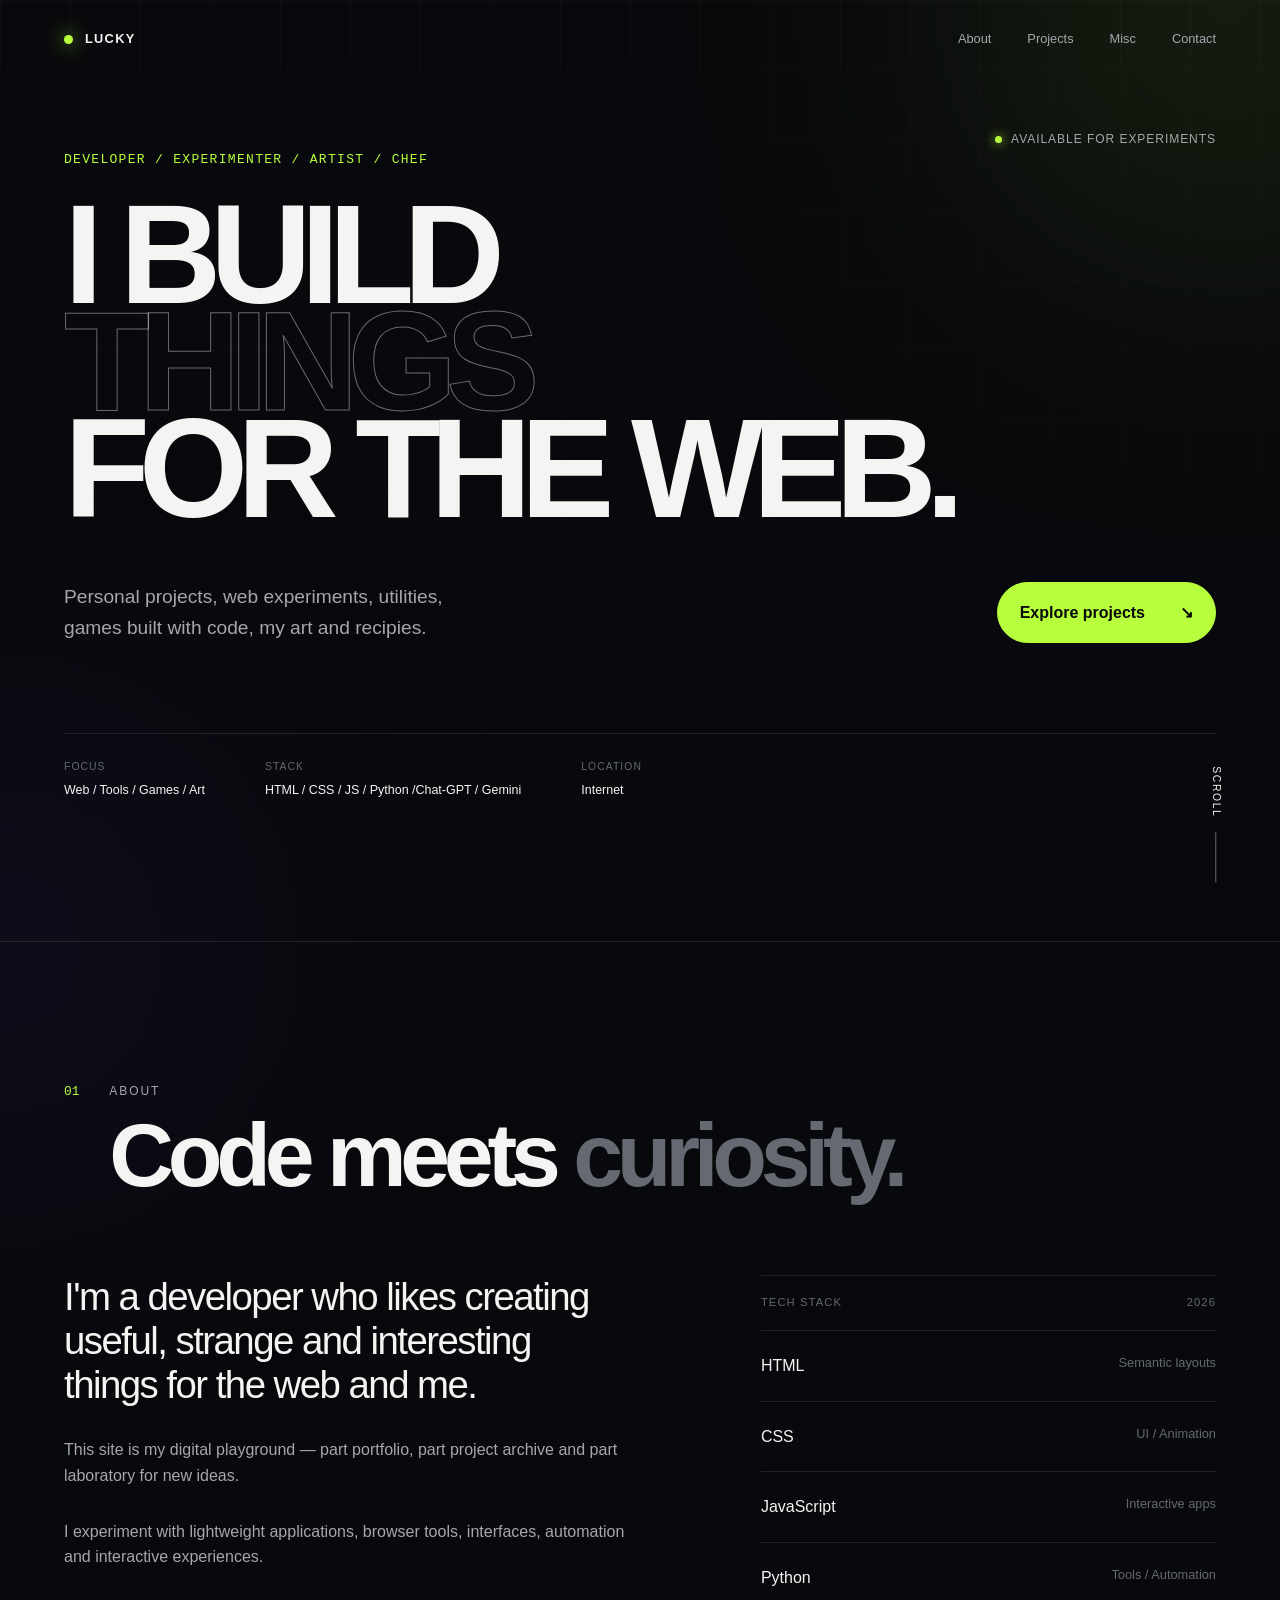
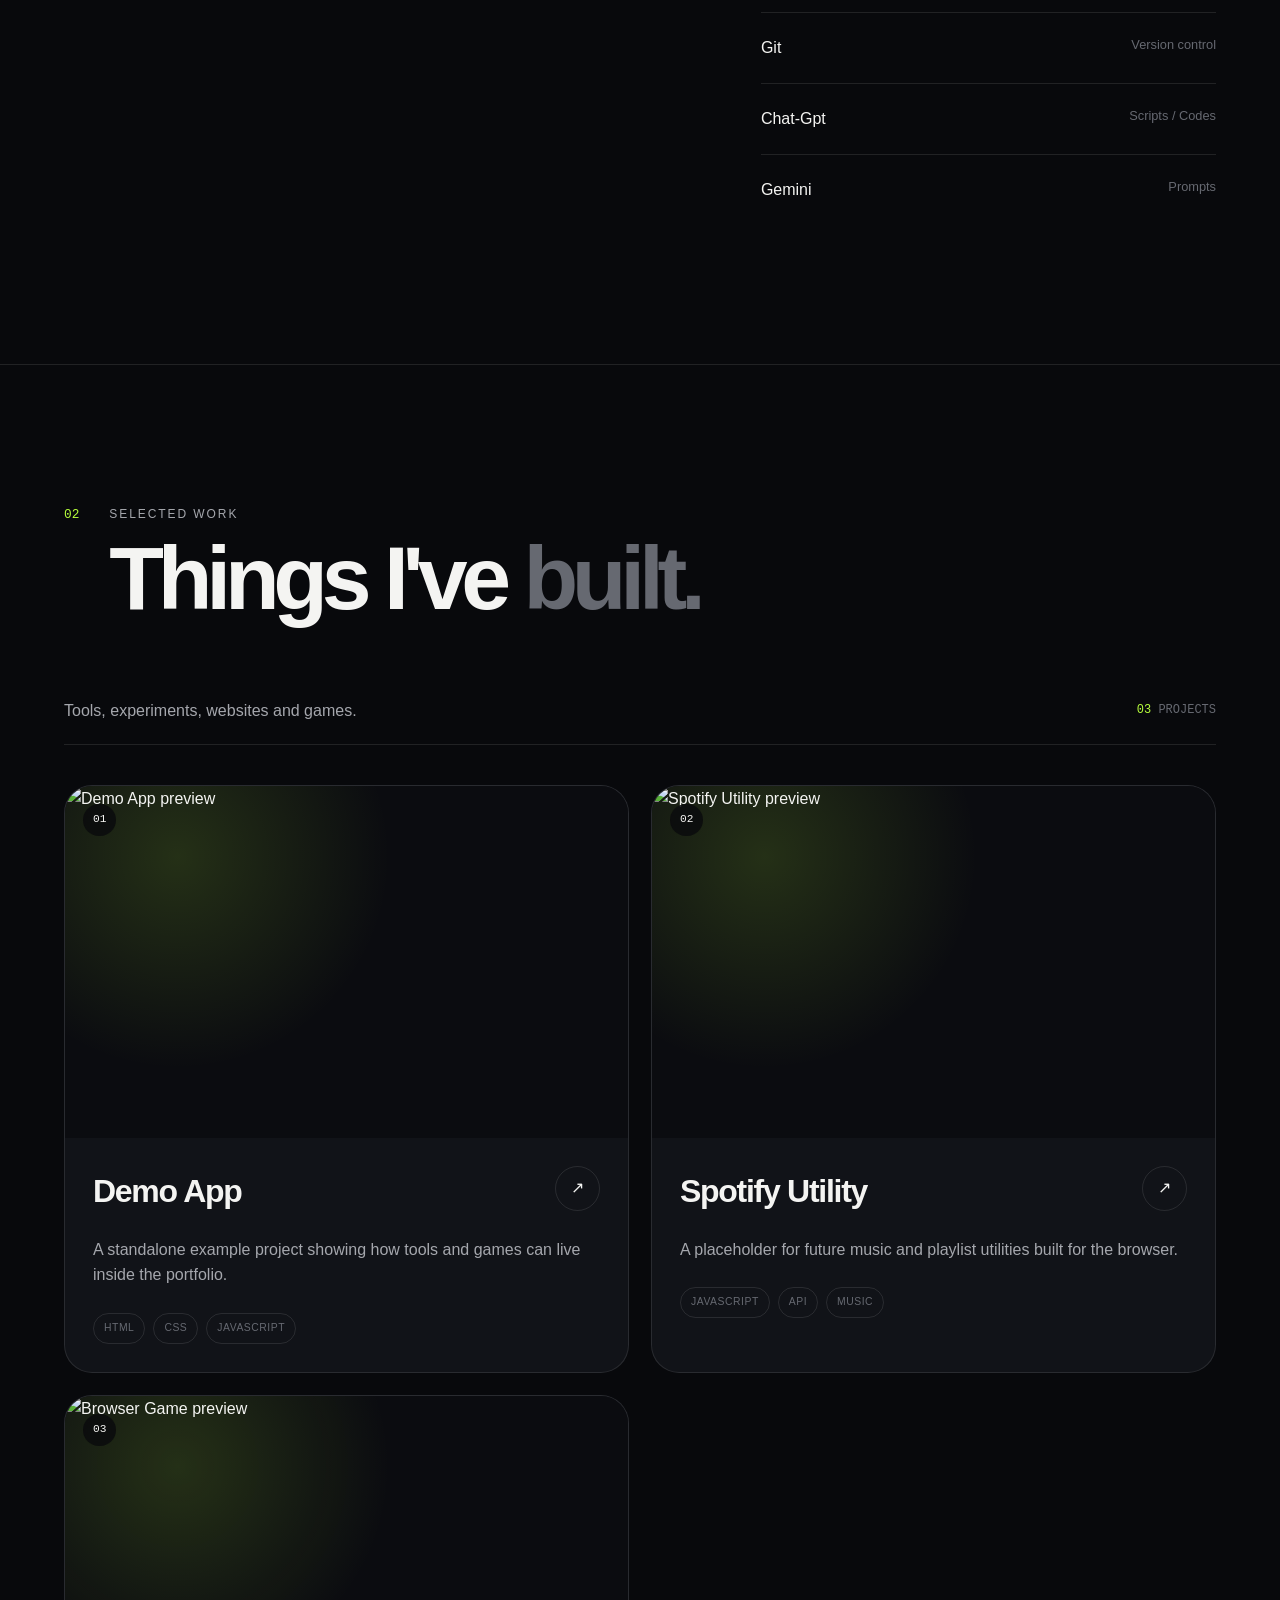
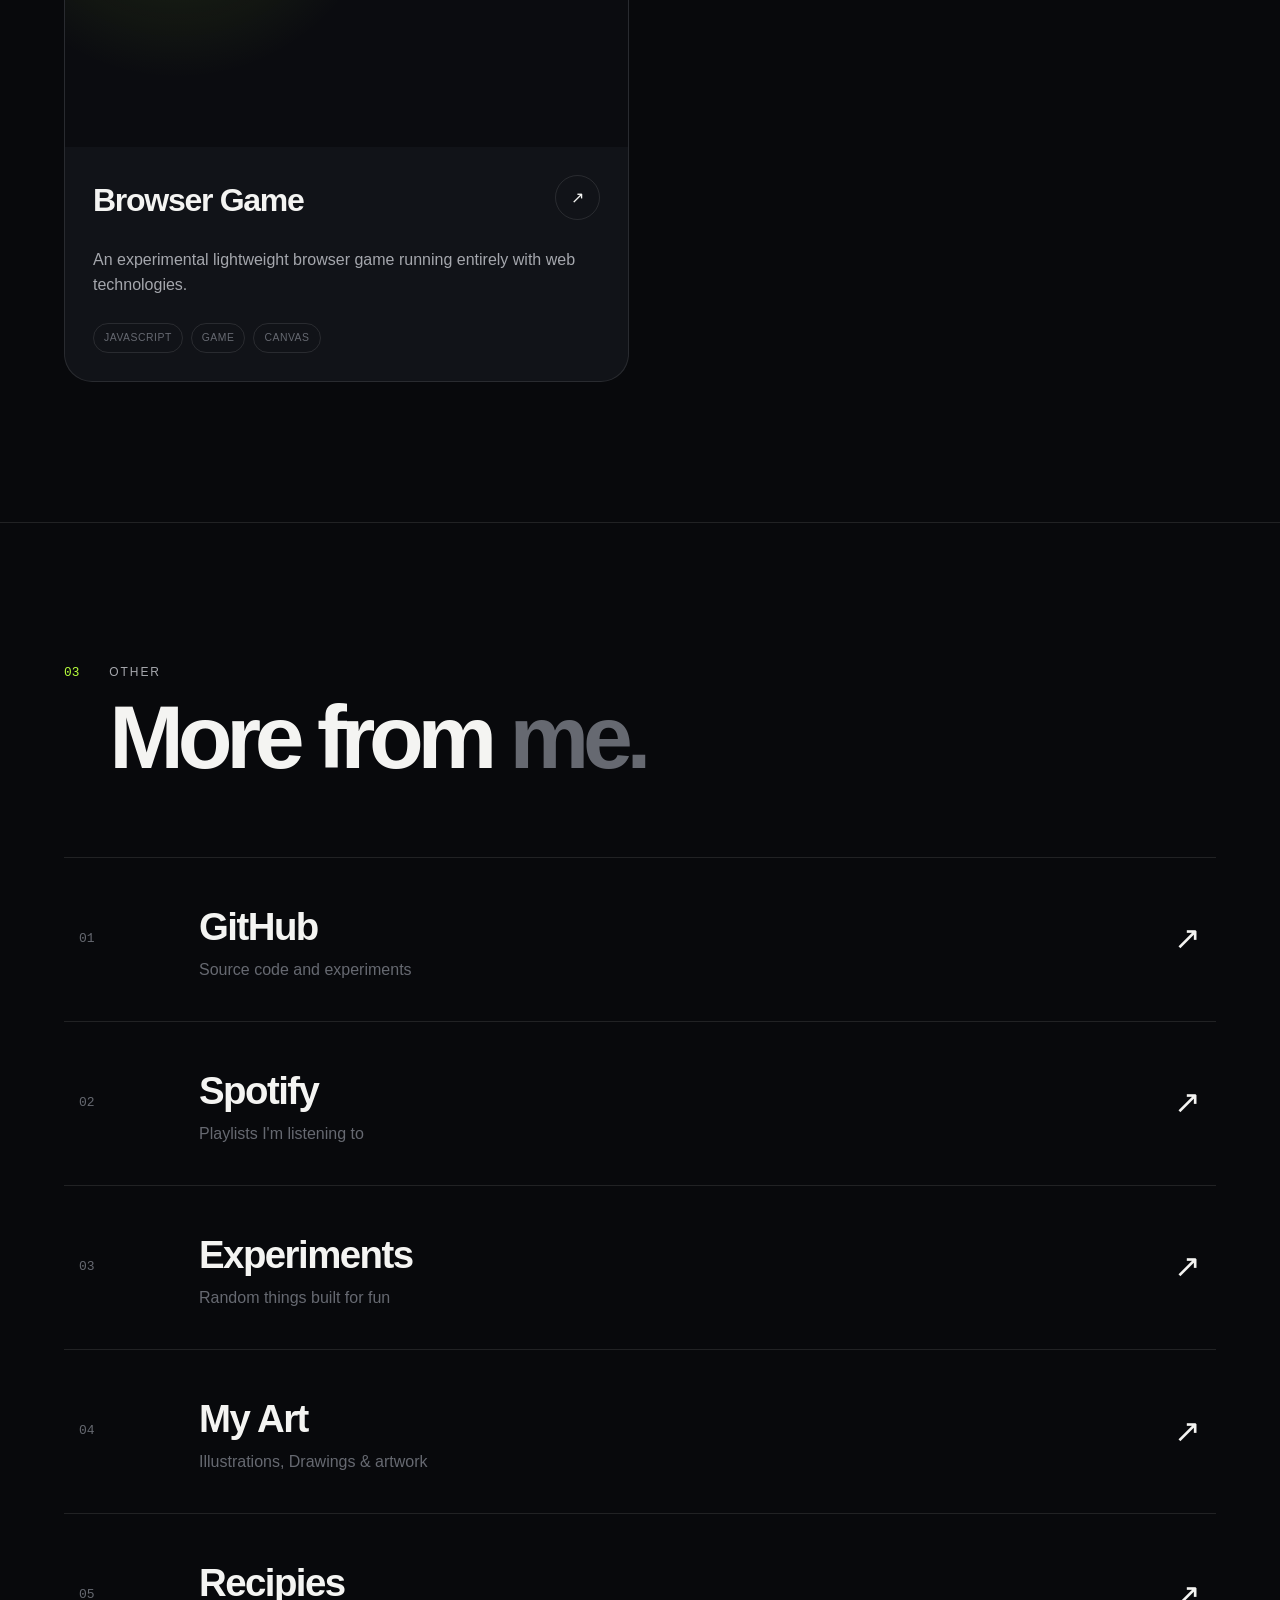
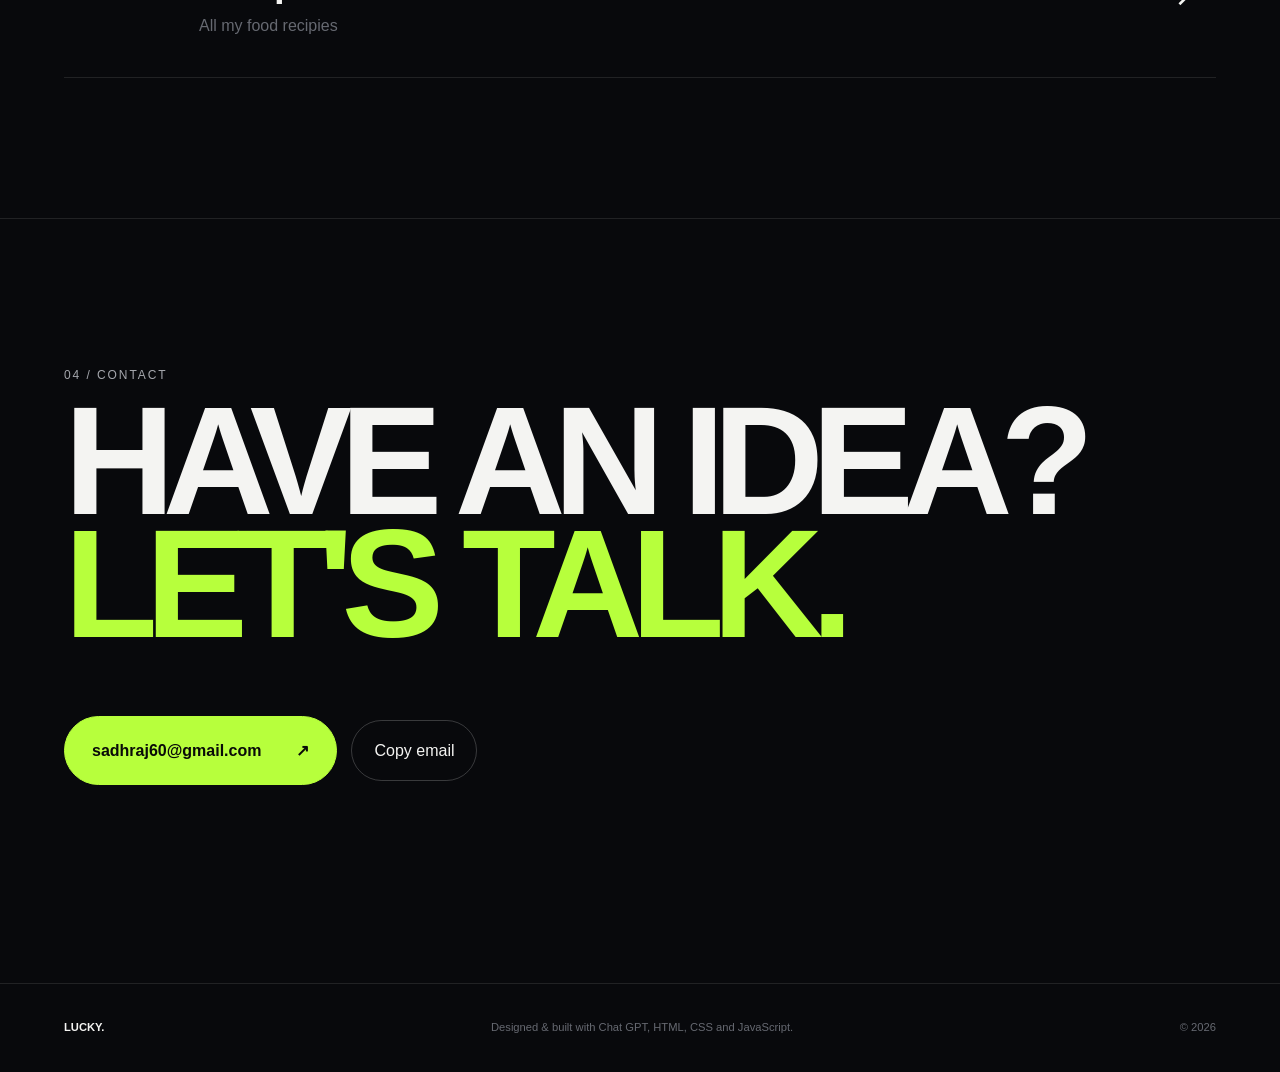
==== index.html @ 7c745ac8 "Add files via upload" ====
<!DOCTYPE html>
<html lang="en">
<head>
    <meta charset="UTF-8">

    <meta
        name="viewport"
        content="width=device-width, initial-scale=1.0"
    >

    <meta
        name="description"
        content="Personal developer portfolio featuring web tools, experiments, utilities and browser games."
    >

    <meta name="theme-color" content="#08090c">

    <title>Lucky — Developer & Creator & Artist & Chef</title>

    <link rel="stylesheet" href="./styles.css">
</head>

<body>

    <!-- Ambient background -->
    <div class="background-grid" aria-hidden="true"></div>
    <div class="background-glow glow-one" aria-hidden="true"></div>
    <div class="background-glow glow-two" aria-hidden="true"></div>

    <!-- ==================== HEADER ==================== -->

    <header class="site-header">
        <a href="#home" class="logo">
            <span class="logo-mark"></span>
            LUCKY
        </a>

        <button
            class="menu-button"
            id="menuButton"
            aria-label="Open navigation"
            aria-expanded="false"
        >
            <span></span>
            <span></span>
        </button>

        <nav class="nav" id="navigation">
            <a href="#about">About</a>
            <a href="#projects">Projects</a>
            <a href="#misc">Misc</a>
            <a href="#contact">Contact</a>
        </nav>
    </header>


    <main>

        <!-- ==================== HERO ==================== -->

        <section class="hero section" id="home">

            <div class="hero-status reveal">
                <span class="status-dot"></span>
                Available for experiments
            </div>

            <div class="hero-content">

                <p class="eyebrow reveal">
                    Developer / Experimenter / Artist / Chef
                </p>

                <h1 class="hero-title reveal">
                    I BUILD
                    <span>THINGS</span>
                    FOR THE WEB.
                </h1>

                <div class="hero-bottom reveal">

                    <p class="hero-description">
                        Personal projects, web experiments,
                        utilities, games built with code,
                        my art and recipies.
                    </p>

                    <a href="#projects" class="primary-button">
                        Explore projects

                        <span aria-hidden="true">↘</span>
                    </a>

                </div>

            </div>

            <div class="hero-meta reveal">

                <div>
                    <span class="meta-label">Focus</span>
                    <span>Web / Tools / Games / Art</span>
                </div>

                <div>
                    <span class="meta-label">Stack</span>
                    <span>HTML / CSS / JS / Python /Chat-GPT / Gemini </span>
                </div>

                <div>
                    <span class="meta-label">Location</span>
                    <span>Internet</span>
                </div>

            </div>

            <a href="#about" class="scroll-indicator">
                <span>SCROLL</span>
                <div class="scroll-line"></div>
            </a>

        </section>


        <!-- ==================== ABOUT ==================== -->

        <section class="about section" id="about">

            <div class="section-heading reveal">
                <span class="section-number">01</span>

                <div>
                    <p class="section-label">About</p>
                    <h2>
                        Code meets
                        <span>curiosity.</span>
                    </h2>
                </div>
            </div>


            <div class="about-grid">

                <div class="about-copy reveal">

                    <p class="large-copy">
                        I'm a developer who likes creating useful,
                        strange and interesting things for the web and me.
                    </p>

                    <p>
                        This site is my digital playground — part
                        portfolio, part project archive and part
                        laboratory for new ideas.
                    </p>

                    <p>
                        I experiment with lightweight applications,
                        browser tools, interfaces, automation and
                        interactive experiences.
                    </p>

                </div>


                <div class="skills-panel reveal">

                    <div class="skills-header">
                        <span>TECH STACK</span>
                        <span>2026</span>
                    </div>

                    <div class="skill-list">

                        <div class="skill">
                            <span>HTML</span>
                            <span>Semantic layouts</span>
                        </div>

                        <div class="skill">
                            <span>CSS</span>
                            <span>UI / Animation</span>
                        </div>

                        <div class="skill">
                            <span>JavaScript</span>
                            <span>Interactive apps</span>
                        </div>

                        <div class="skill">
                            <span>Python</span>
                            <span>Tools / Automation</span>
                        </div>

                        <div class="skill">
                            <span>Git</span>
                            <span>Version control</span>
                        </div>
						
						<div class="skill">
                            <span>Chat-Gpt</span>
                            <span>Scripts / Codes</span>
                        
                       </div>
                       						<div class="skill">
                            <span>Gemini</span>
                            <span>Prompts</span>
                        
                       </div>
                    
                    </div>

                </div>

            </div>

        </section>


        <!-- ==================== PROJECTS ==================== -->

        <section class="projects section" id="projects">

            <div class="section-heading reveal">

                <span class="section-number">02</span>

                <div>
                    <p class="section-label">Selected work</p>

                    <h2>
                        Things I've
                        <span>built.</span>
                    </h2>
                </div>

            </div>


            <div class="project-toolbar reveal">

                <p>
                    Tools, experiments, websites and games.
                </p>

                <div class="project-count">
                    <span id="projectCount">00</span>
                    PROJECTS
                </div>

            </div>


            <!-- JavaScript inserts project cards here -->

            <div
                class="projects-grid"
                id="projectsGrid"
            ></div>

        </section>


        <!-- ==================== MISC ==================== -->

        <section class="misc section" id="misc">

            <div class="section-heading reveal">

                <span class="section-number">03</span>

                <div>
                    <p class="section-label">Other</p>

                    <h2>
                        More from
                        <span>me.</span>
                    </h2>
                </div>

            </div>


            <div class="misc-grid">

                <a
                    href="#"
                    class="misc-card reveal"
                >
                    <span class="misc-number">01</span>

                    <div>
                        <h3>GitHub</h3>
                        <p>Source code and experiments</p>
                    </div>

                    <span class="arrow">↗</span>
                </a>


                <a
                    href="#"
                    class="misc-card reveal"
                >
                    <span class="misc-number">02</span>

                    <div>
                        <h3>Spotify</h3>
                        <p>Playlists I'm listening to</p>
                    </div>

                    <span class="arrow">↗</span>
                </a>


                <a
                    href="#projects"
                    class="misc-card reveal"
                >
                    <span class="misc-number">03</span>

                    <div>
                        <h3>Experiments</h3>
                        <p>Random things built for fun</p>
                    </div>

                    <span class="arrow">↗</span>
                </a>

            <a
                    href="https://in.pinterest.com/luckyy_1711/"
                    class="misc-card reveal"
                    target="_blank"
                    rel="noopenner norefferer"
                >
                    <span class="misc-number">04</span>

                    <div>
                        <h3>My Art</h3>
                        <p>Illustrations, Drawings & artwork</p>
                    </div>

                    <span class="arrow">↗</span>
                </a>
                
                <a
                    href="#Projects"
                    class="misc-card reveal"
                >
                    <span class="misc-number">05</span>

                    <div>
                        <h3>Recipies</h3>
                        <p>All my food recipies</p>
                    </div>

                    <span class="arrow">↗</span>
                </a>


            </div>

        </section>


        <!-- ==================== CONTACT ==================== -->

        <section class="contact section" id="contact">

            <div class="contact-inner">

                <p class="section-label reveal">
                    04 / Contact
                </p>

                <h2 class="contact-title reveal">
                    HAVE AN IDEA?
                    <span>LET'S TALK.</span>
                </h2>

                <div class="contact-actions reveal">

                    <a
                        href="mailto:you@example.com"
                        class="primary-button large-button"
                    >
                        sadhraj60@gmail.com
                        <span>↗</span>
                    </a>

                    <button
                        class="secondary-button"
                        id="copyEmail"
                        data-email="you@example.com"
                    >
                        Copy email
                    </button>

                </div>


                <div
                    class="copy-message"
                    id="copyMessage"
                    aria-live="polite"
                ></div>

            </div>

        </section>

    </main>


    <!-- ==================== FOOTER ==================== -->

    <footer class="footer">

        <a href="#home" class="footer-logo">
            LUCKY.
        </a>

        <p>
            Designed & built with Chat GPT, HTML, CSS and JavaScript.
        </p>

        <p>
            © <span id="currentYear"></span>
        </p>

    </footer>


    <!-- Project data FIRST -->
    <script src="./projects.js"></script>

    <!-- Main functionality SECOND -->
    <script src="./app.js"></script>

</body>
</html>
---- styles.css ----
/* =========================================================
   DESIGN SYSTEM
   ========================================================= */

:root {
    --bg: #08090c;
    --bg-soft: #0d0f13;
    --panel: #111318;
    --panel-light: #15181e;

    --text: #f4f4f2;
    --text-soft: #a5a7ad;
    --text-dark: #666971;

    --accent: #b7ff3c;
    --accent-soft: rgba(183, 255, 60, 0.12);

    --border: rgba(255, 255, 255, 0.1);
    --border-bright: rgba(255, 255, 255, 0.2);

    --max-width: 1400px;

    --radius-sm: 8px;
    --radius-md: 16px;
    --radius-lg: 28px;

    --transition: 250ms cubic-bezier(.2, .8, .2, 1);
}


/* =========================================================
   RESET
   ========================================================= */

* {
    box-sizing: border-box;
    margin: 0;
    padding: 0;
}

html {
    scroll-behavior: smooth;
}

body {
    background: var(--bg);
    color: var(--text);

    font-family:
        Inter,
        "Helvetica Neue",
        Helvetica,
        Arial,
        sans-serif;

    line-height: 1.6;

    overflow-x: hidden;
}

body.menu-open {
    overflow: hidden;
}

a {
    color: inherit;
    text-decoration: none;
}

button,
input,
textarea {
    font: inherit;
}

button {
    color: inherit;
}

img {
    display: block;
    width: 100%;
}


/* =========================================================
   BACKGROUND
   ========================================================= */

.background-grid {
    position: fixed;
    inset: 0;

    pointer-events: none;

    background-image:
        linear-gradient(
            rgba(255,255,255,.025) 1px,
            transparent 1px
        ),
        linear-gradient(
            90deg,
            rgba(255,255,255,.025) 1px,
            transparent 1px
        );

    background-size: 70px 70px;

    mask-image:
        linear-gradient(
            to bottom,
            black,
            transparent 80%
        );

    z-index: -3;
}

.background-glow {
    position: fixed;

    width: 500px;
    height: 500px;

    border-radius: 50%;

    filter: blur(140px);

    pointer-events: none;

    z-index: -2;
}

.glow-one {
    top: -250px;
    right: -200px;

    background:
        rgba(183, 255, 60, 0.11);
}

.glow-two {
    bottom: -300px;
    left: -250px;

    background:
        rgba(110, 80, 255, 0.08);
}


/* =========================================================
   GENERAL
   ========================================================= */

.section {
    max-width: var(--max-width);

    min-height: 80vh;

    padding:
        140px
        clamp(24px, 5vw, 80px);

    margin: auto;
}

.section-heading {
    display: flex;

    gap: 30px;

    margin-bottom: 80px;
}

.section-number {
    color: var(--accent);

    font-family: monospace;
    font-size: .8rem;
}

.section-label {
    color: var(--text-soft);

    text-transform: uppercase;

    letter-spacing: .16em;

    font-size: .75rem;

    margin-bottom: 15px;
}

.section-heading h2 {
    font-size:
        clamp(
            3rem,
            7vw,
            7.5rem
        );

    letter-spacing: -.07em;

    line-height: .88;
}

.section-heading h2 span {
    color: var(--text-dark);
}


/* =========================================================
   HEADER
   ========================================================= */

.site-header {
    position: fixed;

    top: 0;
    left: 0;
    right: 0;

    z-index: 1000;

    height: 80px;

    padding:
        0
        clamp(24px, 5vw, 80px);

    display: flex;

    align-items: center;
    justify-content: space-between;

    border-bottom:
        1px solid transparent;

    transition: var(--transition);
}

.site-header.scrolled {
    height: 68px;

    background:
        rgba(8, 9, 12, .82);

    backdrop-filter: blur(18px);

    border-color: var(--border);
}

.logo {
    display: flex;

    align-items: center;

    gap: 12px;

    font-size: .8rem;

    font-weight: 700;

    letter-spacing: .1em;
}

.logo-mark {
    width: 9px;
    height: 9px;

    border-radius: 50%;

    background: var(--accent);

    box-shadow:
        0 0 20px
        var(--accent);
}

.nav {
    display: flex;
    gap: 36px;
}

.nav a {
    color: var(--text-soft);

    font-size: .8rem;

    transition: var(--transition);
}

.nav a:hover {
    color: var(--accent);
}

.menu-button {
    display: none;

    background: none;
    border: 0;

    width: 35px;

    cursor: pointer;
}

.menu-button span {
    display: block;

    height: 1px;

    margin: 8px 0;

    background: white;
}


/* =========================================================
   HERO
   ========================================================= */

.hero {
    min-height: 100vh;

    position: relative;

    display: flex;
    flex-direction: column;

    justify-content: center;

    padding-top: 150px;
}

.hero-status {
    position: absolute;

    top: 130px;
    right: clamp(24px, 5vw, 80px);

    display: flex;

    align-items: center;

    gap: 9px;

    color: var(--text-soft);

    font-size: .75rem;

    text-transform: uppercase;

    letter-spacing: .08em;
}

.status-dot {
    width: 7px;
    height: 7px;

    background: var(--accent);

    border-radius: 50%;

    box-shadow:
        0 0 12px var(--accent);
}

.eyebrow {
    color: var(--accent);

    font-family: monospace;

    text-transform: uppercase;

    letter-spacing: .1em;

    margin-bottom: 30px;
}

.hero-title {
    font-size:
        clamp(
            4rem,
            11vw,
            11rem
        );

    line-height: .76;

    letter-spacing: -.08em;

    font-weight: 800;

    max-width: 1200px;
}

.hero-title span {
    display: block;

    color: transparent;

    -webkit-text-stroke:
        1px
        rgba(255,255,255,.4);
}

.hero-bottom {
    display: flex;

    justify-content: space-between;

    align-items: flex-end;

    gap: 50px;

    margin-top: 60px;
}

.hero-description {
    color: var(--text-soft);

    max-width: 440px;

    font-size:
        clamp(
            1rem,
            1.5vw,
            1.25rem
        );
}


/* =========================================================
   BUTTONS
   ========================================================= */

.primary-button,
.secondary-button {
    display: inline-flex;

    align-items: center;
    justify-content: space-between;

    gap: 35px;

    padding: 17px 22px;

    border-radius: 100px;

    cursor: pointer;

    transition: var(--transition);
}

.primary-button {
    background: var(--accent);

    color: #090b08;

    font-weight: 600;

    border: 1px solid var(--accent);
}

.primary-button:hover {
    transform: translateY(-4px);

    box-shadow:
        0 15px 50px
        rgba(183,255,60,.15);
}

.secondary-button {
    background: transparent;

    color: var(--text);

    border:
        1px solid
        var(--border-bright);
}

.secondary-button:hover {
    border-color: var(--accent);

    color: var(--accent);
}

.large-button {
    padding: 21px 27px;
}


/* =========================================================
   HERO META
   ========================================================= */

.hero-meta {
    display: flex;

    gap: 60px;

    margin-top: 90px;

    padding-top: 25px;

    border-top:
        1px solid
        var(--border);
}

.hero-meta > div {
    display: flex;

    flex-direction: column;

    gap: 5px;

    font-size: .78rem;
}

.meta-label {
    color: var(--text-dark);

    text-transform: uppercase;

    font-size: .65rem;

    letter-spacing: .1em;
}

.scroll-indicator {
    position: absolute;

    right: clamp(24px, 5vw, 80px);
    bottom: 50px;

    display: flex;

    align-items: center;

    gap: 15px;

    transform: rotate(90deg);

    transform-origin: right;

    font-size: .65rem;

    letter-spacing: .15em;
}

.scroll-line {
    width: 50px;
    height: 1px;

    background: var(--text-dark);
}


/* =========================================================
   ABOUT
   ========================================================= */

.about {
    border-top:
        1px solid
        var(--border);
}

.about-grid {
    display: grid;

    grid-template-columns:
        1.25fr 1fr;

    gap: clamp(50px, 10vw, 150px);
}

.about-copy {
    max-width: 700px;
}

.about-copy p {
    color: var(--text-soft);

    margin-bottom: 30px;

    max-width: 580px;
}

.about-copy .large-copy {
    color: var(--text);

    font-size:
        clamp(
            1.7rem,
            3vw,
            3.2rem
        );

    line-height: 1.15;

    letter-spacing: -.04em;

    max-width: 700px;
}

.skills-panel {
    border-top:
        1px solid
        var(--border);
}

.skills-header {
    display: flex;

    justify-content: space-between;

    padding: 18px 0;

    color: var(--text-dark);

    font-size: .7rem;

    letter-spacing: .1em;
}

.skill {
    display: flex;

    justify-content: space-between;

    gap: 30px;

    padding: 22px 0;

    border-top:
        1px solid
        var(--border);

    transition: var(--transition);
}

.skill span:last-child {
    color: var(--text-dark);

    font-size: .8rem;
}

.skill:hover {
    padding-left: 10px;

    color: var(--accent);
}


/* =========================================================
   PROJECTS
   ========================================================= */

.projects {
    border-top:
        1px solid
        var(--border);
}

.project-toolbar {
    display: flex;

    justify-content: space-between;

    align-items: center;

    margin-bottom: 40px;

    padding-bottom: 20px;

    border-bottom:
        1px solid
        var(--border);

    color: var(--text-soft);
}

.project-count {
    font-family: monospace;

    font-size: .75rem;

    color: var(--text-dark);
}

.project-count span {
    color: var(--accent);
}

.projects-grid {
    display: grid;

    grid-template-columns:
        repeat(2, minmax(0, 1fr));

    gap: 22px;
}

.project-card {
    position: relative;

    overflow: hidden;

    background: var(--panel);

    border:
        1px solid
        var(--border);

    border-radius: var(--radius-lg);

    transition: var(--transition);
}

.project-card:hover {
    transform: translateY(-7px);

    border-color:
        rgba(183,255,60,.35);

    box-shadow:
        0 25px 80px
        rgba(0,0,0,.3);
}

.project-image {
    position: relative;

    aspect-ratio: 16 / 10;

    overflow: hidden;

    background:
        radial-gradient(
            circle at 20% 20%,
            rgba(183,255,60,.15),
            transparent 40%
        ),
        #0b0c10;
}

.project-image img {
    height: 100%;

    object-fit: cover;

    transition:
        transform
        .6s
        cubic-bezier(.2,.8,.2,1);
}

.project-card:hover img {
    transform: scale(1.04);
}

.project-index {
    position: absolute;

    top: 18px;
    left: 18px;

    z-index: 2;

    background:
        rgba(8,9,12,.75);

    backdrop-filter: blur(10px);

    padding: 7px 10px;

    border-radius: 20px;

    font-family: monospace;

    font-size: .7rem;
}

.project-content {
    padding: 28px;
}

.project-topline {
    display: flex;

    justify-content: space-between;

    align-items: flex-start;

    gap: 30px;
}

.project-content h3 {
    font-size:
        clamp(
            1.5rem,
            2.5vw,
            2.2rem
        );

    letter-spacing: -.04em;
}

.project-arrow {
    width: 45px;
    height: 45px;

    flex-shrink: 0;

    border:
        1px solid
        var(--border);

    border-radius: 50%;

    display: grid;

    place-items: center;

    transition: var(--transition);
}

.project-card:hover .project-arrow {
    background: var(--accent);

    border-color: var(--accent);

    color: black;

    transform: rotate(45deg);
}

.project-description {
    color: var(--text-soft);

    margin:
        20px
        0
        25px;

    max-width: 550px;
}

.tags {
    display: flex;

    flex-wrap: wrap;

    gap: 8px;
}

.tag {
    border:
        1px solid
        var(--border);

    border-radius: 100px;

    padding: 6px 10px;

    color: var(--text-dark);

    font-size: .65rem;

    text-transform: uppercase;

    letter-spacing: .05em;
}


/* =========================================================
   MISC
   ========================================================= */

.misc {
    border-top:
        1px solid
        var(--border);
}

.misc-grid {
    border-top:
        1px solid
        var(--border);
}

.misc-card {
    display: grid;

    grid-template-columns:
        100px 1fr auto;

    align-items: center;

    gap: 20px;

    padding: 38px 15px;

    border-bottom:
        1px solid
        var(--border);

    transition: var(--transition);
}

.misc-card:hover {
    padding-left: 30px;

    background:
        var(--accent-soft);
}

.misc-number {
    color: var(--text-dark);

    font-family: monospace;
}

.misc-card h3 {
    font-size:
        clamp(
            1.5rem,
            3vw,
            2.8rem
        );

    letter-spacing: -.04em;
}

.misc-card p {
    color: var(--text-dark);
}

.misc-card .arrow {
    font-size: 2rem;
}


/* =========================================================
   CONTACT
   ========================================================= */

.contact {
    max-width: none;

    border-top:
        1px solid
        var(--border);

    min-height: 85vh;

    display: flex;

    align-items: center;
}

.contact-inner {
    width: 100%;

    max-width: var(--max-width);

    margin: auto;
}

.contact-title {
    font-size:
        clamp(
            4rem,
            12vw,
            11rem
        );

    line-height: .8;

    letter-spacing: -.08em;
}

.contact-title span {
    display: block;

    color: var(--accent);
}

.contact-actions {
    margin-top: 70px;

    display: flex;

    align-items: center;

    flex-wrap: wrap;

    gap: 14px;
}

.copy-message {
    height: 30px;

    margin-top: 20px;

    color: var(--accent);

    font-family: monospace;

    font-size: .8rem;
}


/* =========================================================
   FOOTER
   ========================================================= */

.footer {
    display: flex;

    justify-content: space-between;

    gap: 30px;

    padding:
        35px
        clamp(24px, 5vw, 80px);

    border-top:
        1px solid
        var(--border);

    color: var(--text-dark);

    font-size: .7rem;
}

.footer-logo {
    color: var(--text);
    font-weight: 700;
}


/* =========================================================
   REVEAL ANIMATION
   ========================================================= */

.reveal {
    opacity: 0;

    transform:
        translateY(25px);

    transition:
        opacity .7s ease,
        transform .7s ease;
}

.reveal.visible {
    opacity: 1;

    transform:
        translateY(0);
}


/* =========================================================
   MOBILE
   ========================================================= */

@media (max-width: 900px) {

    .section {
        padding:
            100px
            24px;
    }

    .site-header {
        padding: 0 24px;
    }

    .menu-button {
        display: block;

        position: relative;

        z-index: 1001;
    }

    .nav {
        position: fixed;

        inset: 0;

        background:
            rgba(8,9,12,.97);

        display: flex;

        flex-direction: column;

        align-items: center;
        justify-content: center;

        gap: 40px;

        opacity: 0;
        visibility: hidden;

        transition: var(--transition);
    }

    .nav.open {
        opacity: 1;
        visibility: visible;
    }

    .nav a {
        font-size: 2rem;
    }

    .hero-status {
        display: none;
    }

    .hero-title {
        line-height: .85;
    }

    .hero-bottom {
        align-items: flex-start;
        flex-direction: column;
    }

    .hero-meta {
        gap: 25px;

        flex-wrap: wrap;
    }

    .scroll-indicator {
        display: none;
    }

    .about-grid {
        grid-template-columns: 1fr;
    }

    .projects-grid {
        grid-template-columns: 1fr;
    }

    .section-heading {
        gap: 15px;

        margin-bottom: 55px;
    }

    .misc-card {
        grid-template-columns:
            50px
            1fr
            auto;
    }

}


@media (max-width: 550px) {

    .hero-title {
        font-size:
            clamp(
                3.5rem,
                18vw,
                6rem
            );
    }

    .hero-meta {
        display: grid;

        grid-template-columns:
            repeat(2,1fr);
    }

    .project-toolbar {
        align-items: flex-start;
        flex-direction: column;

        gap: 15px;
    }

    .contact-title {
        font-size:
            clamp(
                3.5rem,
                17vw,
                6rem
            );
    }

    .footer {
        flex-direction: column;
    }

}


/* =========================================================
   ACCESSIBILITY
   ========================================================= */

@media (prefers-reduced-motion: reduce) {

    *,
    *::before,
    *::after {
        scroll-behavior: auto !important;

        animation-duration:
            0.01ms !important;

        animation-iteration-count:
            1 !important;

        transition-duration:
            0.01ms !important;
    }

}
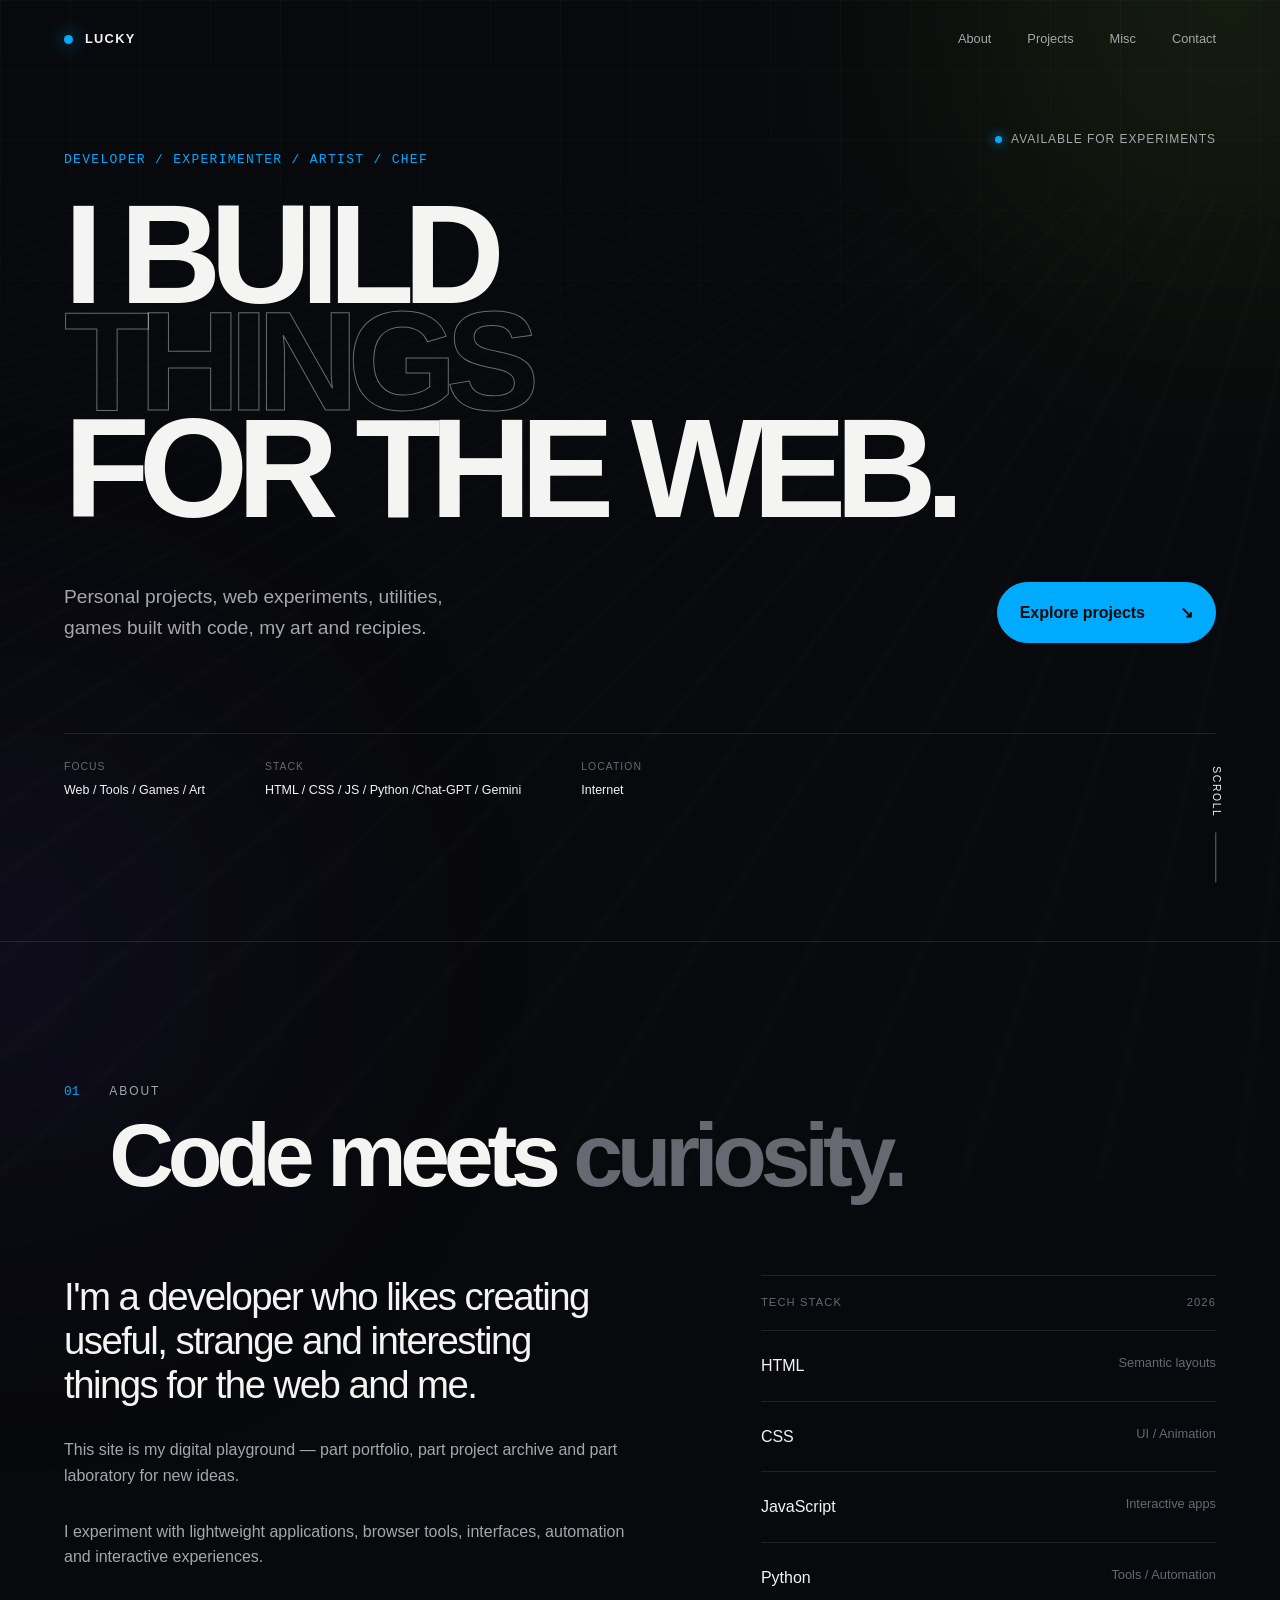
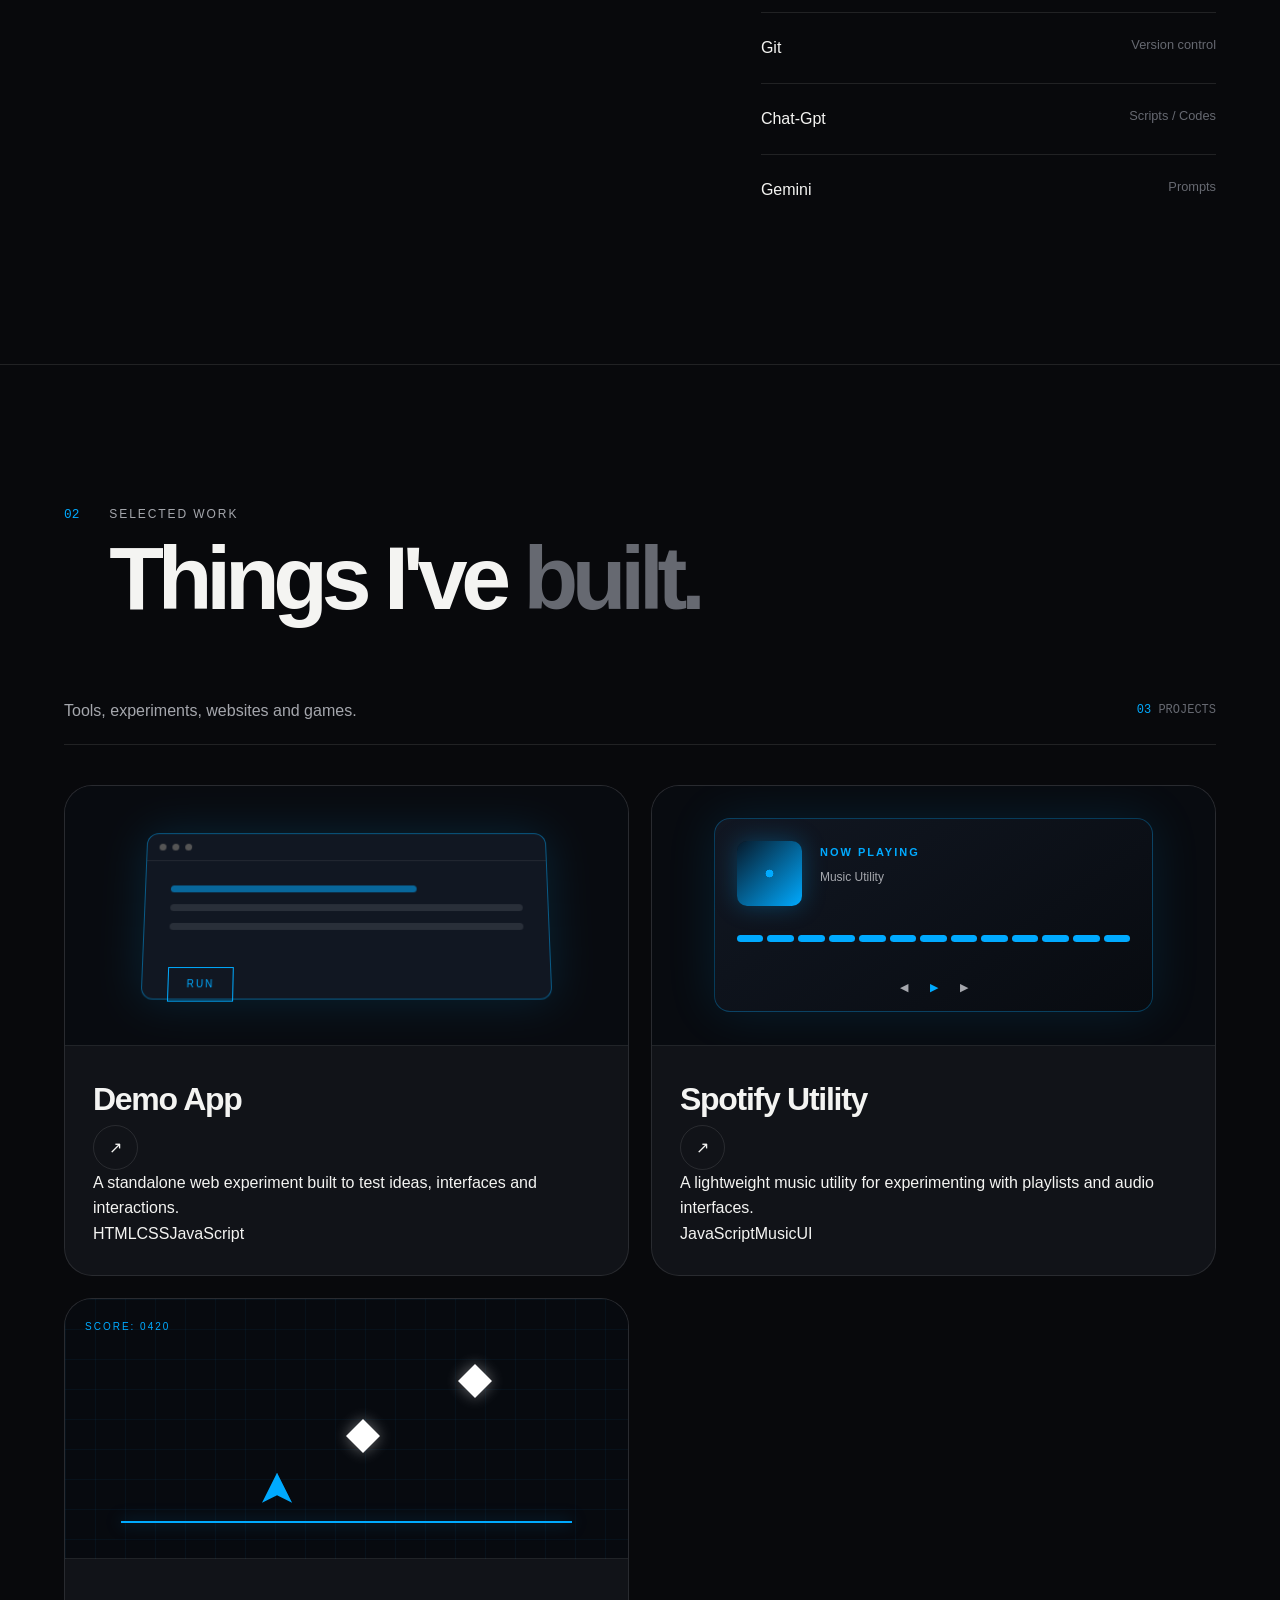
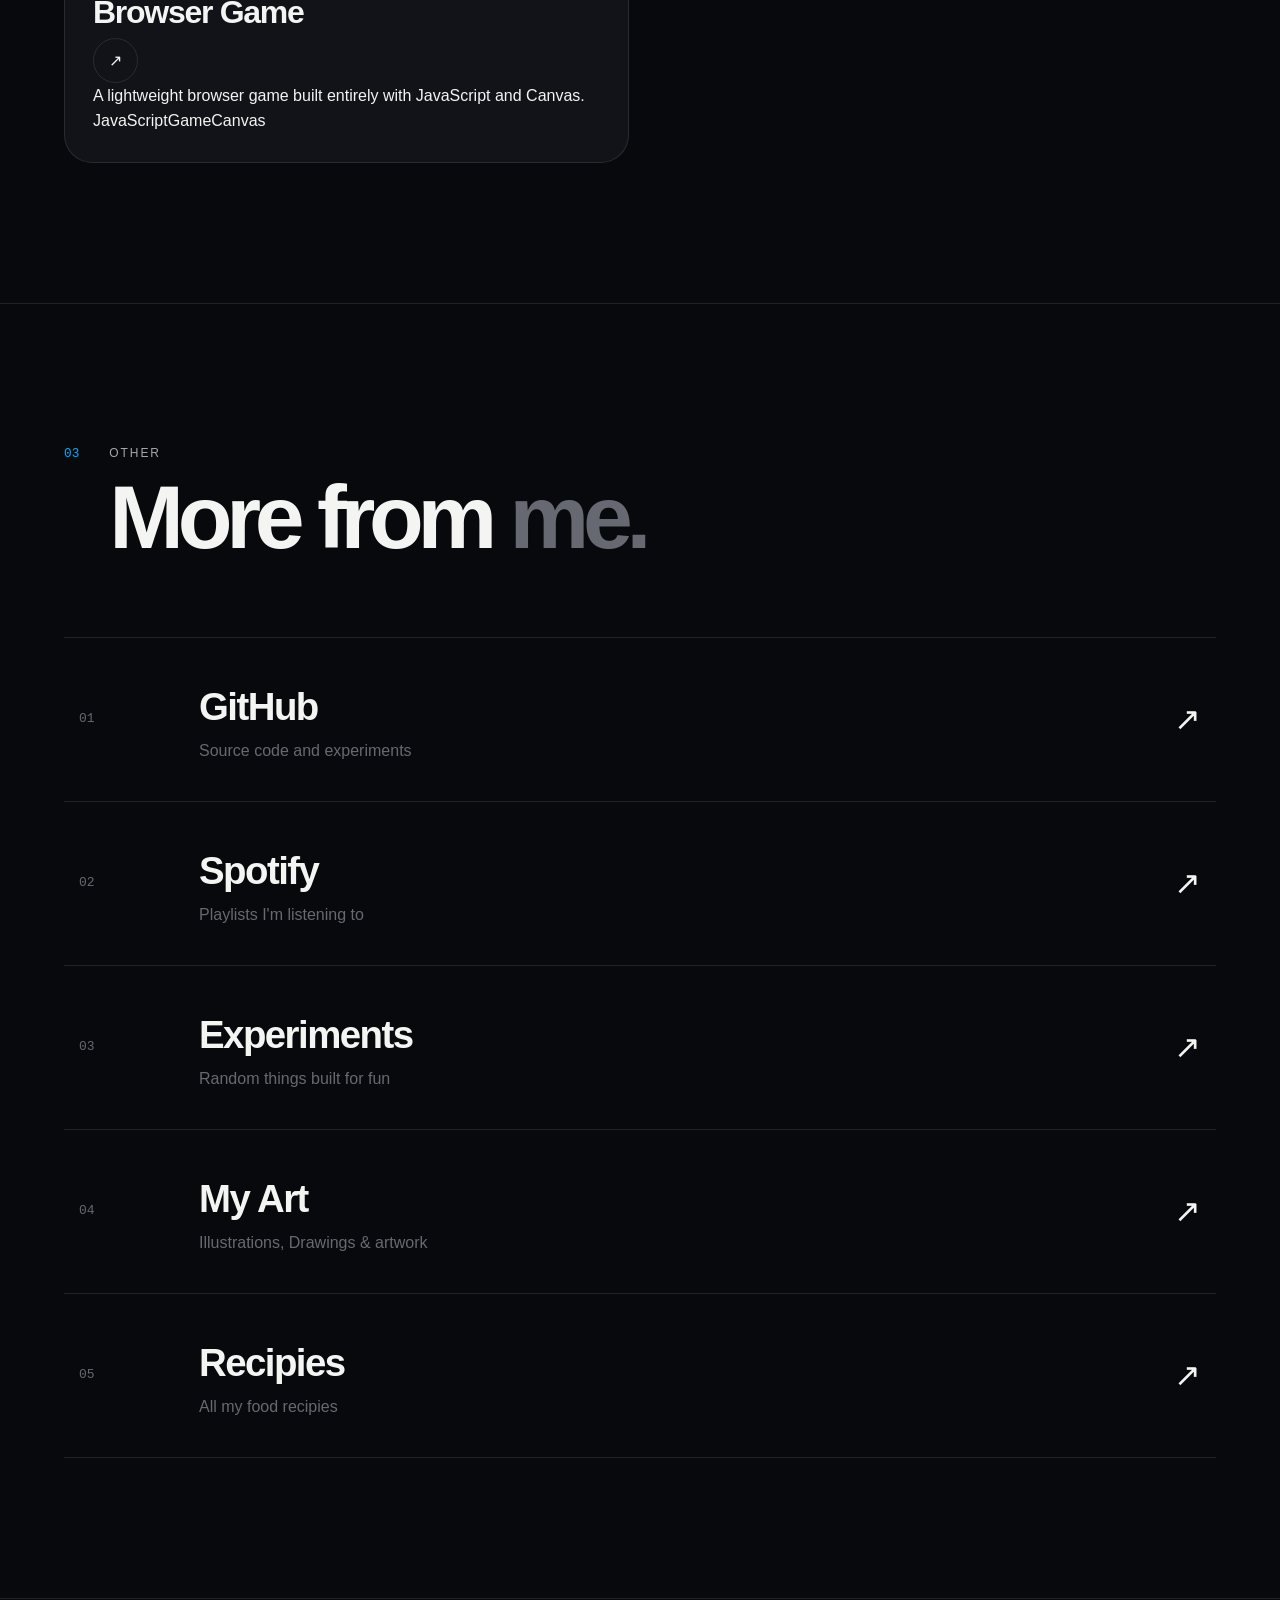
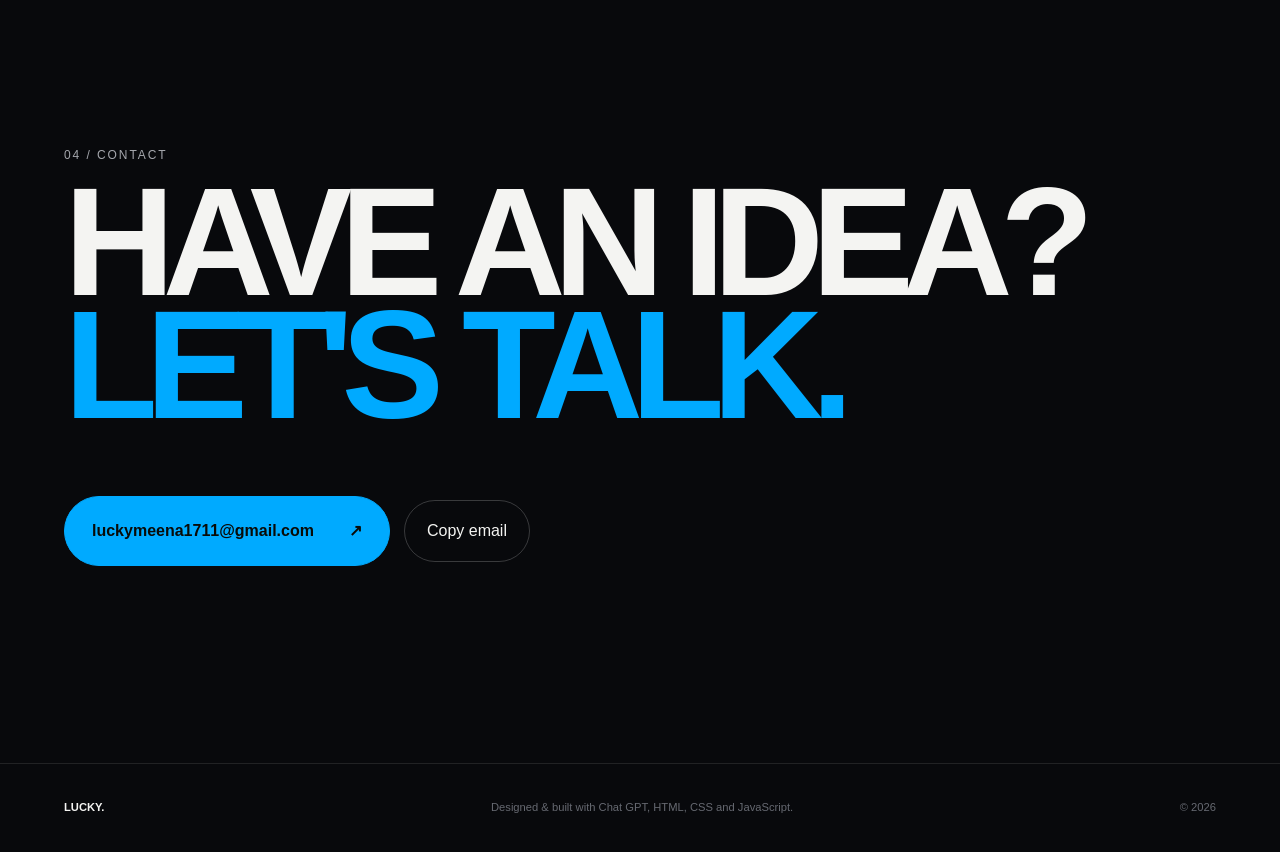
==== commit 67da771a: "Update portfolio links and scroll effects" ====
--- a/index.html
+++ b/index.html
@@ -284,7 +284,7 @@
             <div class="misc-grid">
 
                 <a
-                    href="#"
+                    href="https://github.com/luckyy1711"
                     class="misc-card reveal"
                 >
                     <span class="misc-number">01</span>
@@ -299,8 +299,10 @@
 
 
                 <a
-                    href="#"
+                    href="https://open.spotify.com/user/3124zirapguriqwaqprixbqz4eju?si=wUXWJ3SwRxWViSSCkDXdzg&utm_source=copy-link"
                     class="misc-card reveal"
+                    target="_blank"
+                    rel="noopener noreferrer"
                 >
                     <span class="misc-number">02</span>
 
@@ -344,7 +346,7 @@
                 </a>
                 
                 <a
-                    href="#Projects"
+                    href="./recipes/index.html"
                     class="misc-card reveal"
                 >
                     <span class="misc-number">05</span>
@@ -381,17 +383,17 @@
                 <div class="contact-actions reveal">
 
                     <a
-                        href="mailto:you@example.com"
+                        href="mailto:luckymeena1711@gmail.com"
                         class="primary-button large-button"
                     >
-                        sadhraj60@gmail.com
+                        luckymeena1711@gmail.com
                         <span>↗</span>
                     </a>
 
                     <button
                         class="secondary-button"
                         id="copyEmail"
-                        data-email="you@example.com"
+                        data-email="luckymeena1711@gmail.com"
                     >
                         Copy email
                     </button>
--- a/styles.css
+++ b/styles.css
@@ -12,8 +12,8 @@
     --text-soft: #a5a7ad;
     --text-dark: #666971;
 
-    --accent: #b7ff3c;
-    --accent-soft: rgba(183, 255, 60, 0.12);
+    --accent: #00aaff;
+    --accent-soft: rgba(0, 170, 255, 0.12);
 
     --border: rgba(255, 255, 255, 0.1);
     --border-bright: rgba(255, 255, 255, 0.2);
@@ -26,6 +26,7 @@
 
     --transition: 250ms cubic-bezier(.2, .8, .2, 1);
 }
+
 
 
 /* =========================================================
@@ -1234,3 +1235,324 @@
     }
 
 }
+/* =========================
+   PROJECT VISUALS
+========================= */
+
+.project-visual {
+    height: 260px;
+    position: relative;
+    overflow: hidden;
+    background: #080b10;
+    border-bottom: 1px solid var(--border);
+}
+
+/* Demo App */
+
+.project-demo {
+    display: flex;
+    align-items: center;
+    justify-content: center;
+}
+
+.visual-window {
+    width: 72%;
+    height: 65%;
+    background: #111722;
+    border: 1px solid rgba(0, 170, 255, 0.45);
+    border-radius: 12px;
+    box-shadow: 0 0 45px rgba(0, 170, 255, 0.15);
+    transform: perspective(700px) rotateX(8deg);
+    transition: transform 400ms ease, box-shadow 400ms ease;
+}
+
+.project-card:hover .visual-window {
+    transform: perspective(700px) rotateX(0deg) translateY(-5px);
+    box-shadow: 0 0 70px rgba(0, 170, 255, 0.3);
+}
+
+.window-top {
+    height: 28px;
+    border-bottom: 1px solid rgba(255,255,255,.08);
+    display: flex;
+    align-items: center;
+    gap: 6px;
+    padding-left: 12px;
+}
+
+.window-top span {
+    width: 7px;
+    height: 7px;
+    border-radius: 50%;
+    background: #555;
+}
+
+.visual-lines {
+    padding: 25px;
+}
+
+.visual-lines div {
+    height: 7px;
+    margin-bottom: 12px;
+    border-radius: 10px;
+    background: rgba(255,255,255,.1);
+}
+
+.visual-lines div:first-child {
+    width: 70%;
+    background: rgba(0,170,255,.55);
+}
+
+.visual-button {
+    margin: 0 25px;
+    width: 65px;
+    padding: 8px;
+    text-align: center;
+    font-size: 10px;
+    letter-spacing: 2px;
+    border: 1px solid var(--accent);
+    color: var(--accent);
+}
+
+
+/* Spotify Utility */
+
+.project-music {
+    display: flex;
+    align-items: center;
+    justify-content: center;
+}
+
+.music-ui {
+    width: 78%;
+    height: 75%;
+    position: relative;
+    padding: 22px;
+    border: 1px solid rgba(0,170,255,.3);
+    border-radius: 16px;
+    background: linear-gradient(
+        145deg,
+        #111722,
+        #080b10
+    );
+    box-shadow: 0 0 50px rgba(0,170,255,.12);
+}
+
+.album {
+    width: 65px;
+    height: 65px;
+    border-radius: 10px;
+    background:
+        radial-gradient(circle, #00aaff 0 8%, transparent 9%),
+        linear-gradient(135deg, #071a2b, #00aaff);
+    box-shadow: 0 0 25px rgba(0,170,255,.3);
+}
+
+.music-info {
+    position: absolute;
+    left: 105px;
+    top: 25px;
+    display: flex;
+    flex-direction: column;
+    gap: 6px;
+}
+
+.music-info strong {
+    font-size: 11px;
+    letter-spacing: 2px;
+    color: var(--accent);
+}
+
+.music-info span {
+    font-size: 12px;
+    color: var(--text-soft);
+}
+
+.wave {
+    position: absolute;
+    left: 22px;
+    right: 22px;
+    bottom: 55px;
+    height: 35px;
+    display: flex;
+    align-items: center;
+    gap: 4px;
+}
+
+.wave i {
+    flex: 1;
+    height: 20%;
+    border-radius: 5px;
+    background: var(--accent);
+    animation: wave 1s ease-in-out infinite alternate;
+}
+
+.wave i:nth-child(2) { animation-delay: .1s; }
+.wave i:nth-child(3) { animation-delay: .2s; }
+.wave i:nth-child(4) { animation-delay: .3s; }
+.wave i:nth-child(5) { animation-delay: .4s; }
+.wave i:nth-child(6) { animation-delay: .2s; }
+.wave i:nth-child(7) { animation-delay: .3s; }
+
+@keyframes wave {
+    from { height: 15%; }
+    to { height: 100%; }
+}
+
+.music-controls {
+    position: absolute;
+    bottom: 15px;
+    left: 0;
+    right: 0;
+    display: flex;
+    justify-content: center;
+    gap: 22px;
+    color: var(--text-soft);
+    font-size: 11px;
+}
+
+.music-controls .play {
+    color: var(--accent);
+}
+
+
+/* Browser Game */
+
+.project-game {
+    background:
+        linear-gradient(rgba(0,170,255,.05) 1px, transparent 1px),
+        linear-gradient(90deg, rgba(0,170,255,.05) 1px, transparent 1px),
+        #070a0f;
+    background-size: 30px 30px;
+}
+
+.game-ui {
+    position: absolute;
+    inset: 0;
+}
+
+.game-score {
+    position: absolute;
+    top: 20px;
+    left: 20px;
+    font-size: 10px;
+    letter-spacing: 2px;
+    color: var(--accent);
+}
+
+.game-player {
+    position: absolute;
+    width: 30px;
+    height: 30px;
+    left: 35%;
+    bottom: 55px;
+    background: var(--accent);
+    box-shadow: 0 0 25px rgba(0,170,255,.7);
+    clip-path: polygon(50% 0, 100% 100%, 50% 75%, 0 100%);
+}
+
+.game-enemy {
+    position: absolute;
+    width: 24px;
+    height: 24px;
+    background: #fff;
+    box-shadow: 0 0 15px rgba(255,255,255,.4);
+    transform: rotate(45deg);
+}
+
+.enemy-one {
+    top: 70px;
+    right: 25%;
+}
+
+.enemy-two {
+    top: 125px;
+    right: 45%;
+}
+
+.game-ground {
+    position: absolute;
+    left: 10%;
+    right: 10%;
+    bottom: 35px;
+    height: 2px;
+    background: var(--accent);
+    box-shadow: 0 0 15px rgba(0,170,255,.5);
+}
+
+/* =================================
+   SCROLL DEPTH EFFECT
+================================= */
+
+html {
+    background: #08090c;
+}
+
+body {
+    overflow-x: hidden;
+    isolation: isolate;
+}
+
+/* Extra stripe layer that reacts to scrolling */
+
+.scroll-stripes {
+    position: fixed;
+    inset: -20%;
+
+    pointer-events: none;
+
+    z-index: 0;
+
+    opacity: calc(0.08 + var(--scroll-glow, 0) * 0.22);
+
+    background:
+        repeating-linear-gradient(
+            125deg,
+            rgba(255, 255, 255, 0.13) 0px,
+            rgba(255, 255, 255, 0.13) 1px,
+            transparent 1px,
+            transparent 42px
+        );
+
+    transform:
+        perspective(900px)
+        rotateX(58deg)
+        scale(calc(1 + var(--scroll-push, 0) * 0.22))
+        translateY(calc(var(--scroll-push, 0) * -12%));
+
+    filter:
+        blur(calc(var(--scroll-glow, 0) * 1.5px))
+        drop-shadow(
+            0 0
+            calc(var(--scroll-glow, 0) * 10px)
+            rgba(255, 255, 255, 0.35)
+        );
+
+    transition:
+        opacity 180ms ease,
+        filter 180ms ease;
+}
+
+/* Keep the actual site above the effect */
+
+body > * {
+    position: relative;
+    z-index: 1;
+}
+
+@media (prefers-reduced-motion: reduce) {
+    .scroll-stripes {
+        opacity: 0.08;
+        transform:
+            perspective(900px)
+            rotateX(58deg)
+            scale(1);
+        filter: none;
+    }
+}
+
+@media (max-width: 700px) {
+    .scroll-stripes {
+        opacity: calc(0.06 + var(--scroll-glow, 0) * 0.12);
+    }
+}
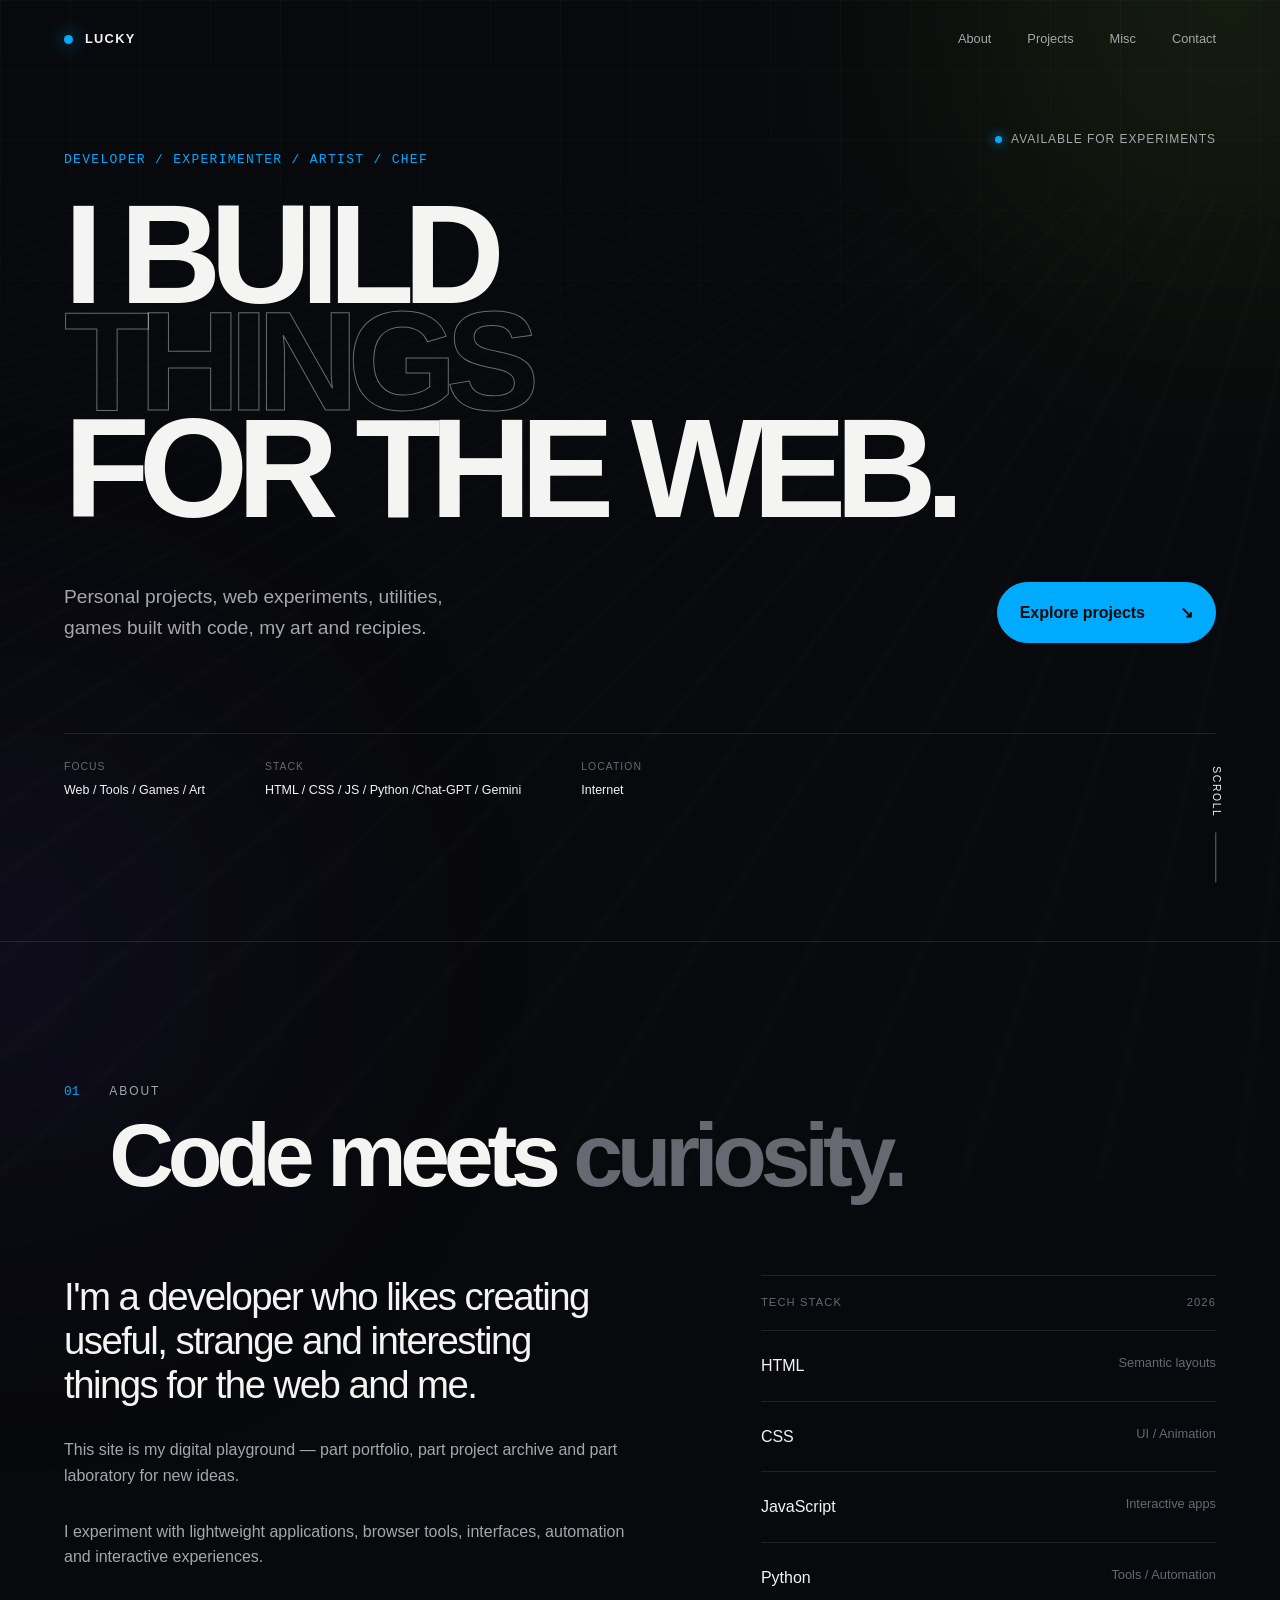
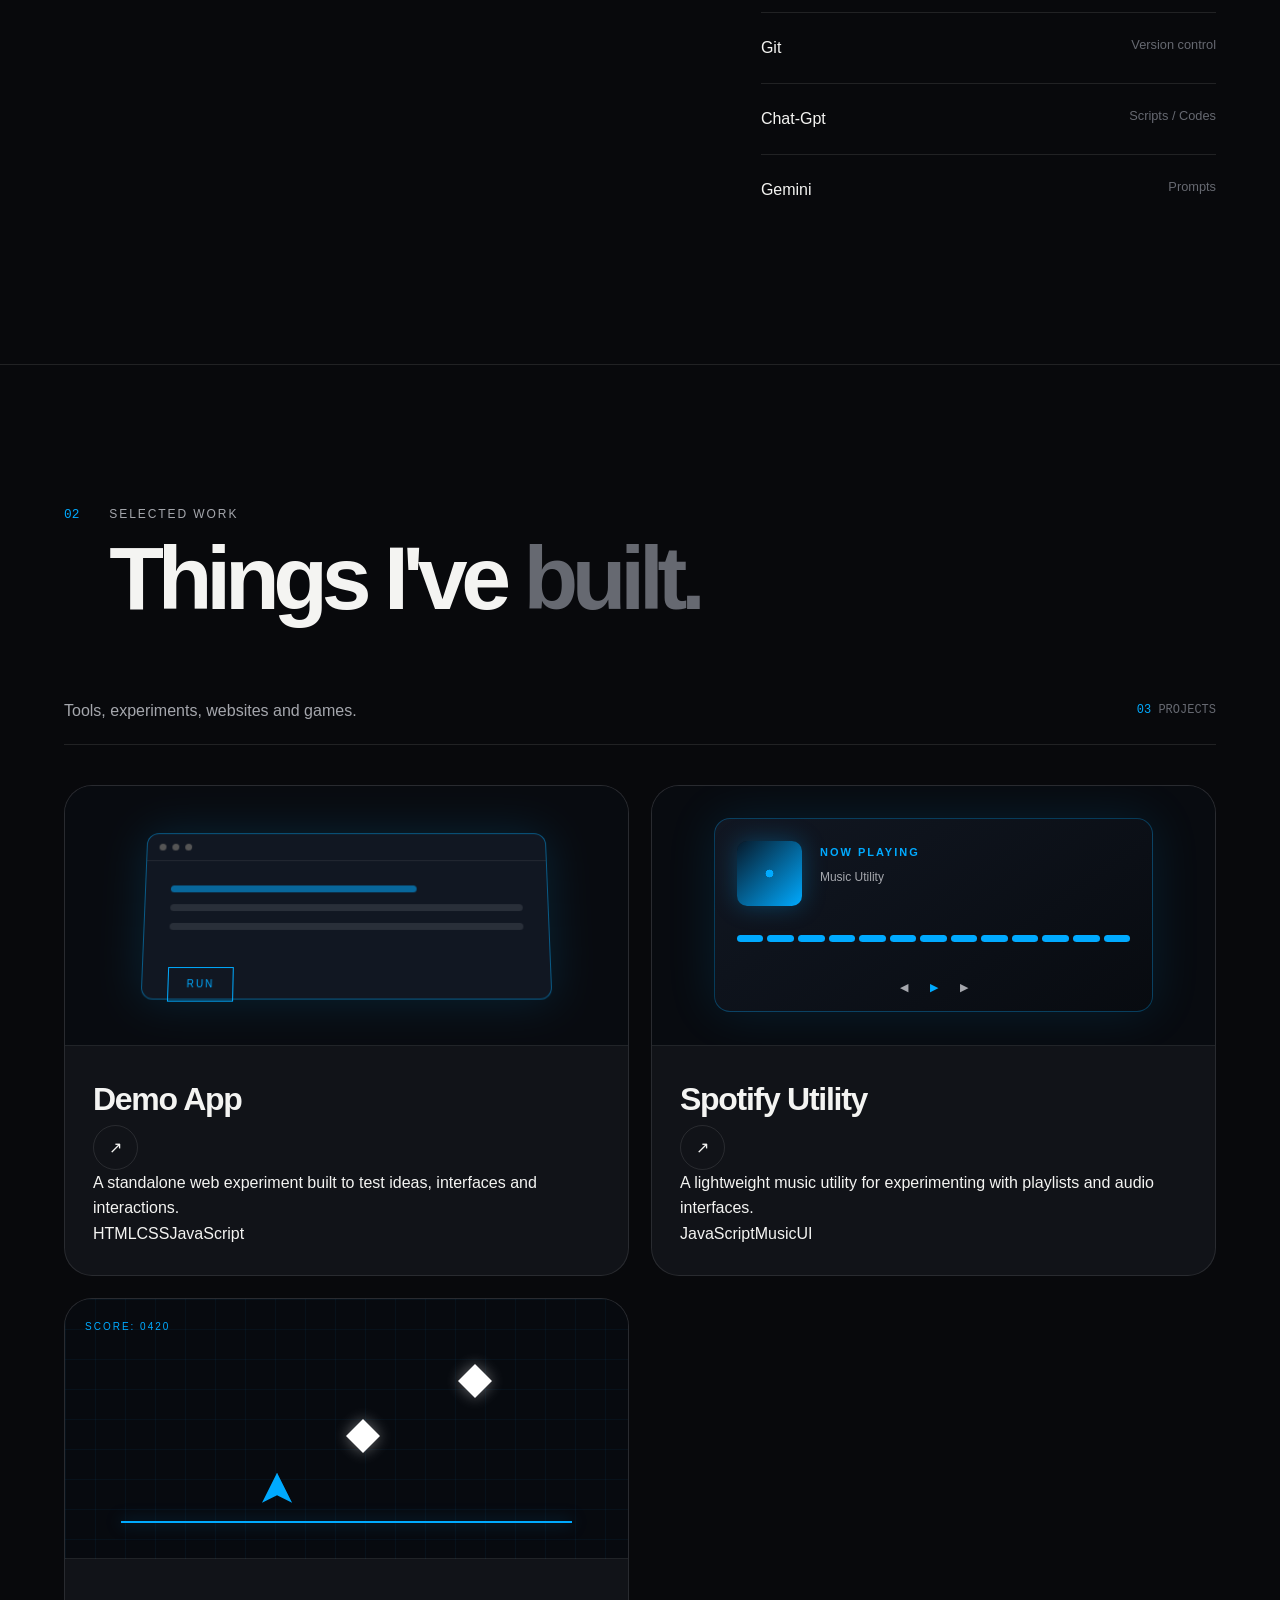
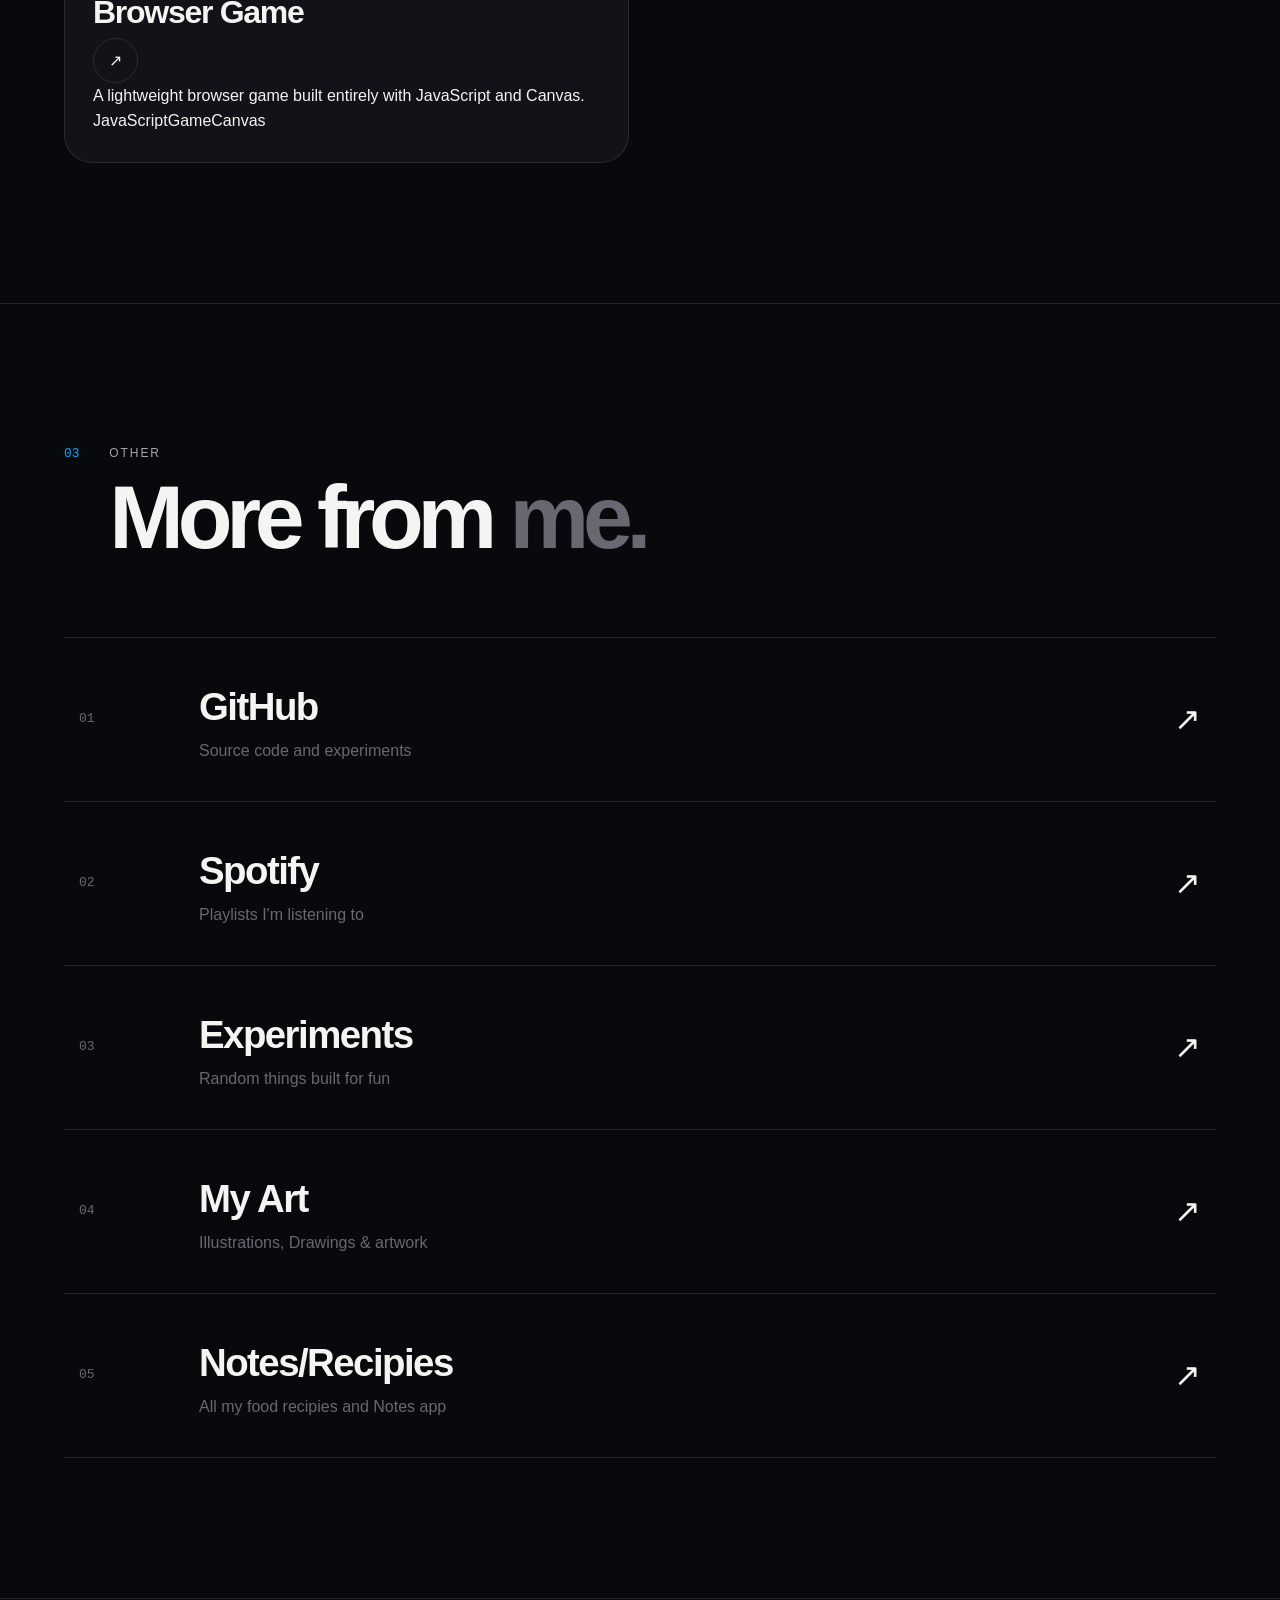
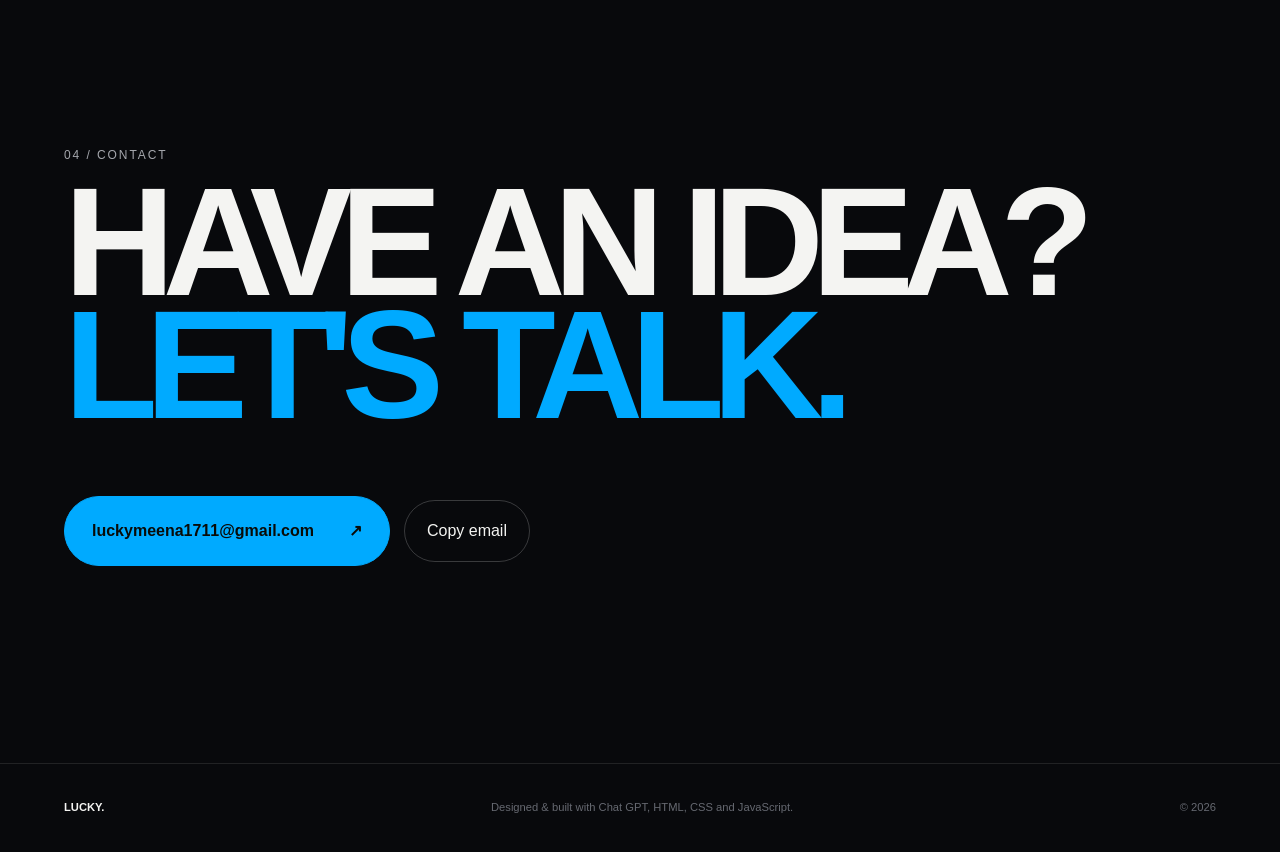
==== commit b95ad962: "Update index.html" ====
--- a/index.html
+++ b/index.html
@@ -346,14 +346,14 @@
                 </a>
                 
                 <a
-                    href="./recipes/index.html"
+                    href="https://luckyy1711.github.io/mac-notes/"
                     class="misc-card reveal"
                 >
                     <span class="misc-number">05</span>
 
                     <div>
-                        <h3>Recipies</h3>
-                        <p>All my food recipies</p>
+                        <h3>Notes/Recipies</h3>
+                        <p>All my food recipies and Notes app</p>
                     </div>
 
                     <span class="arrow">↗</span>
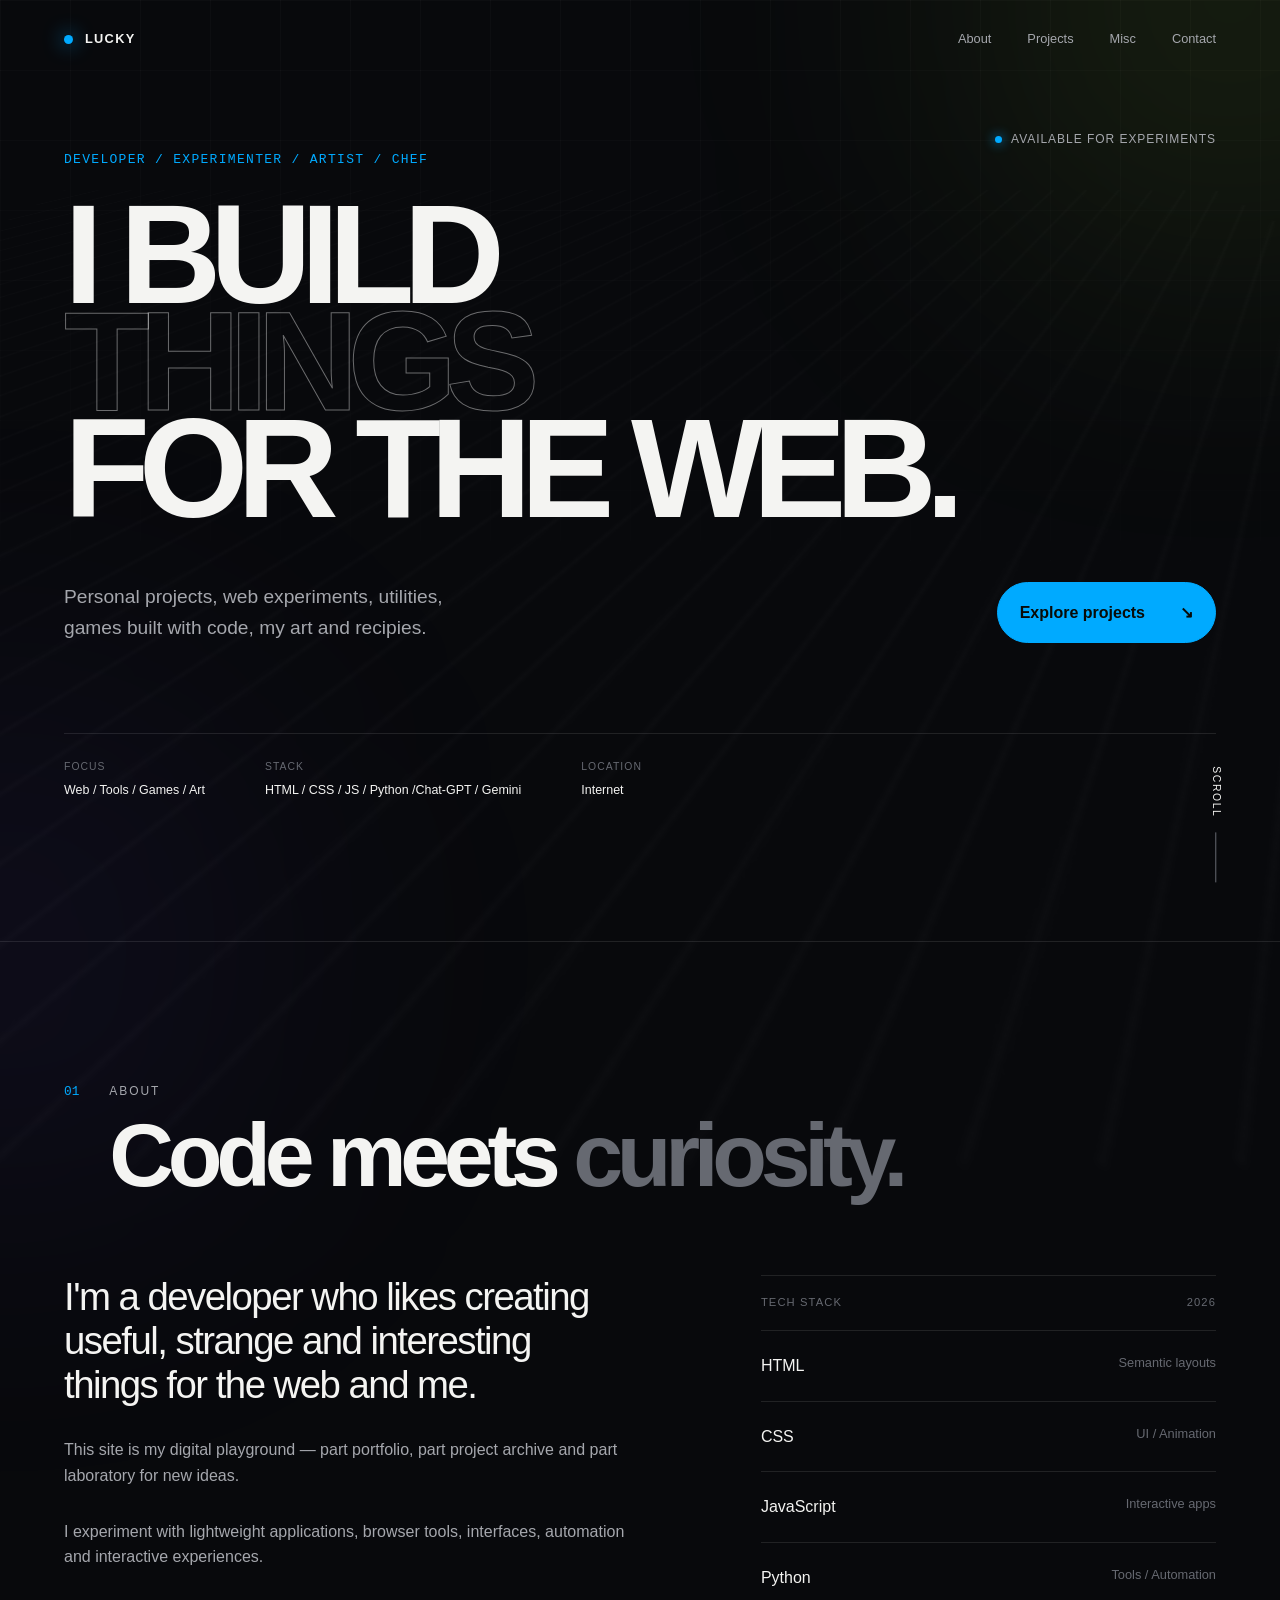
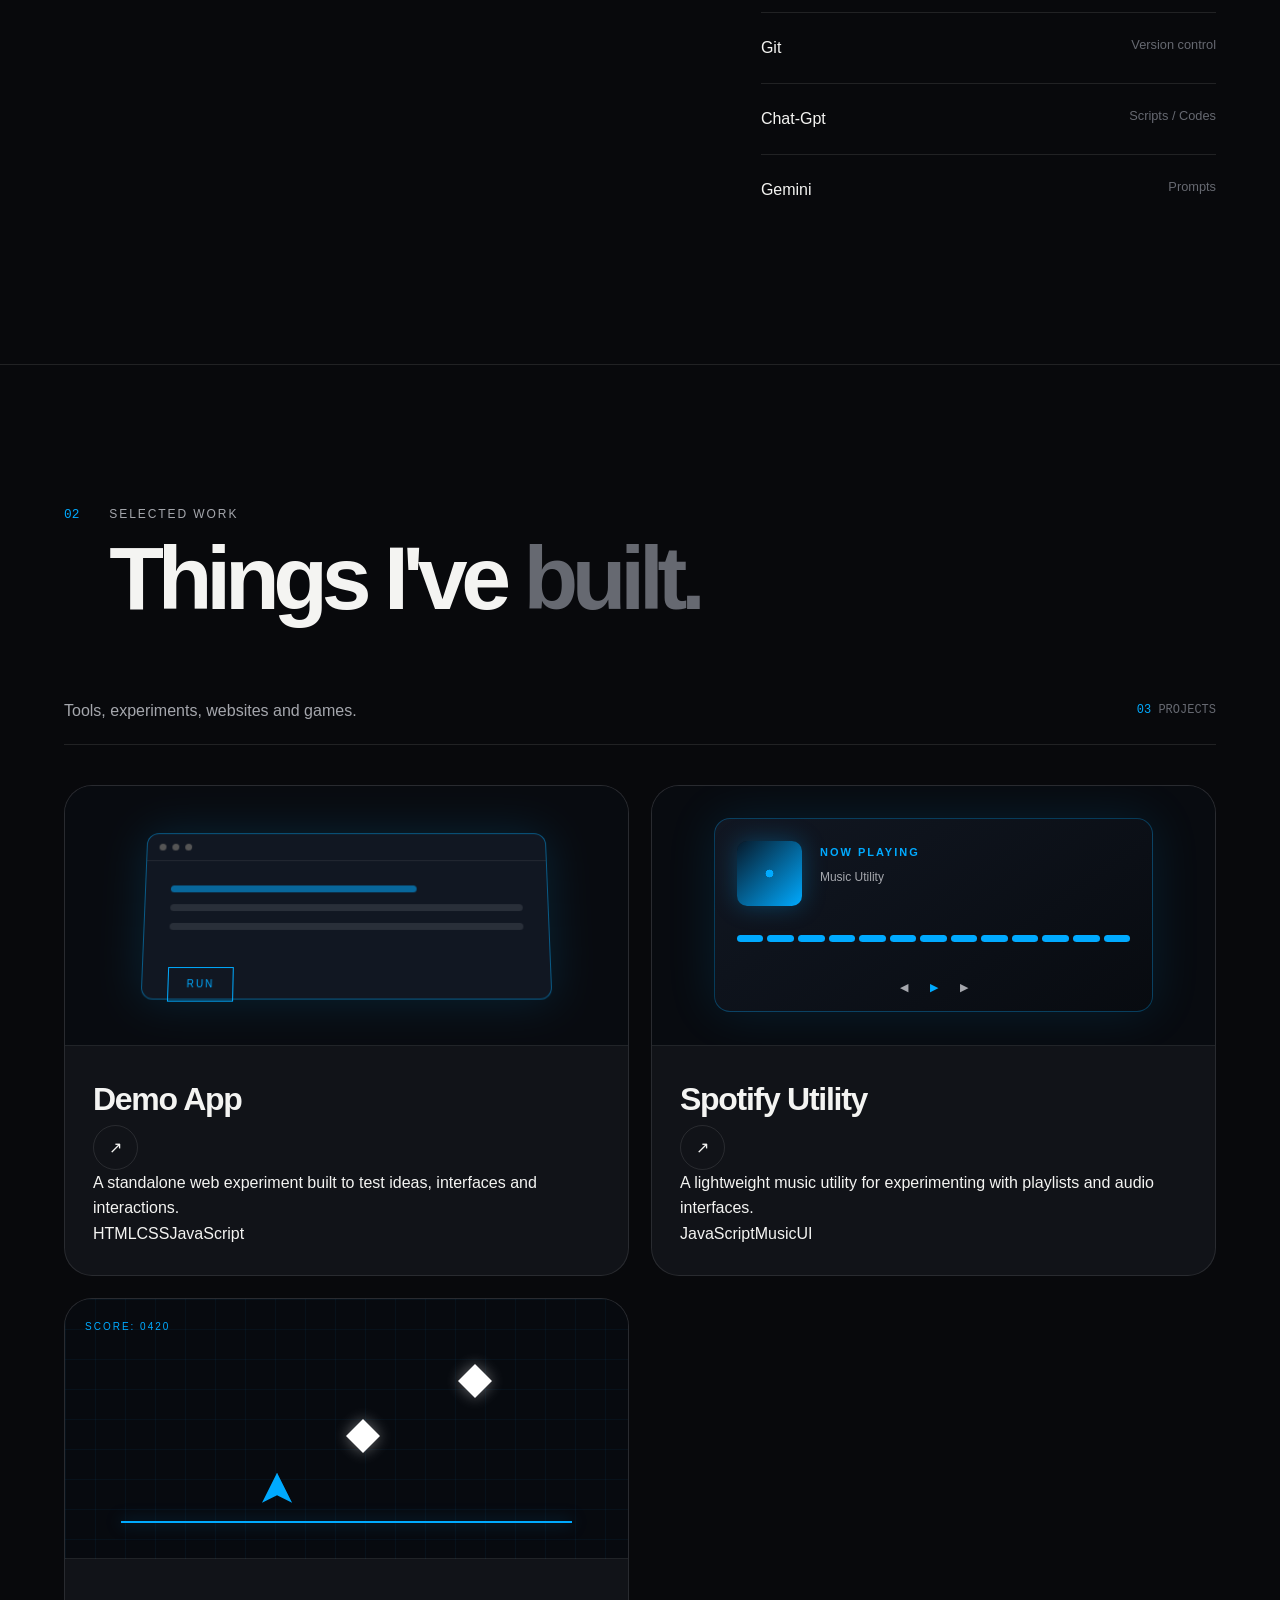
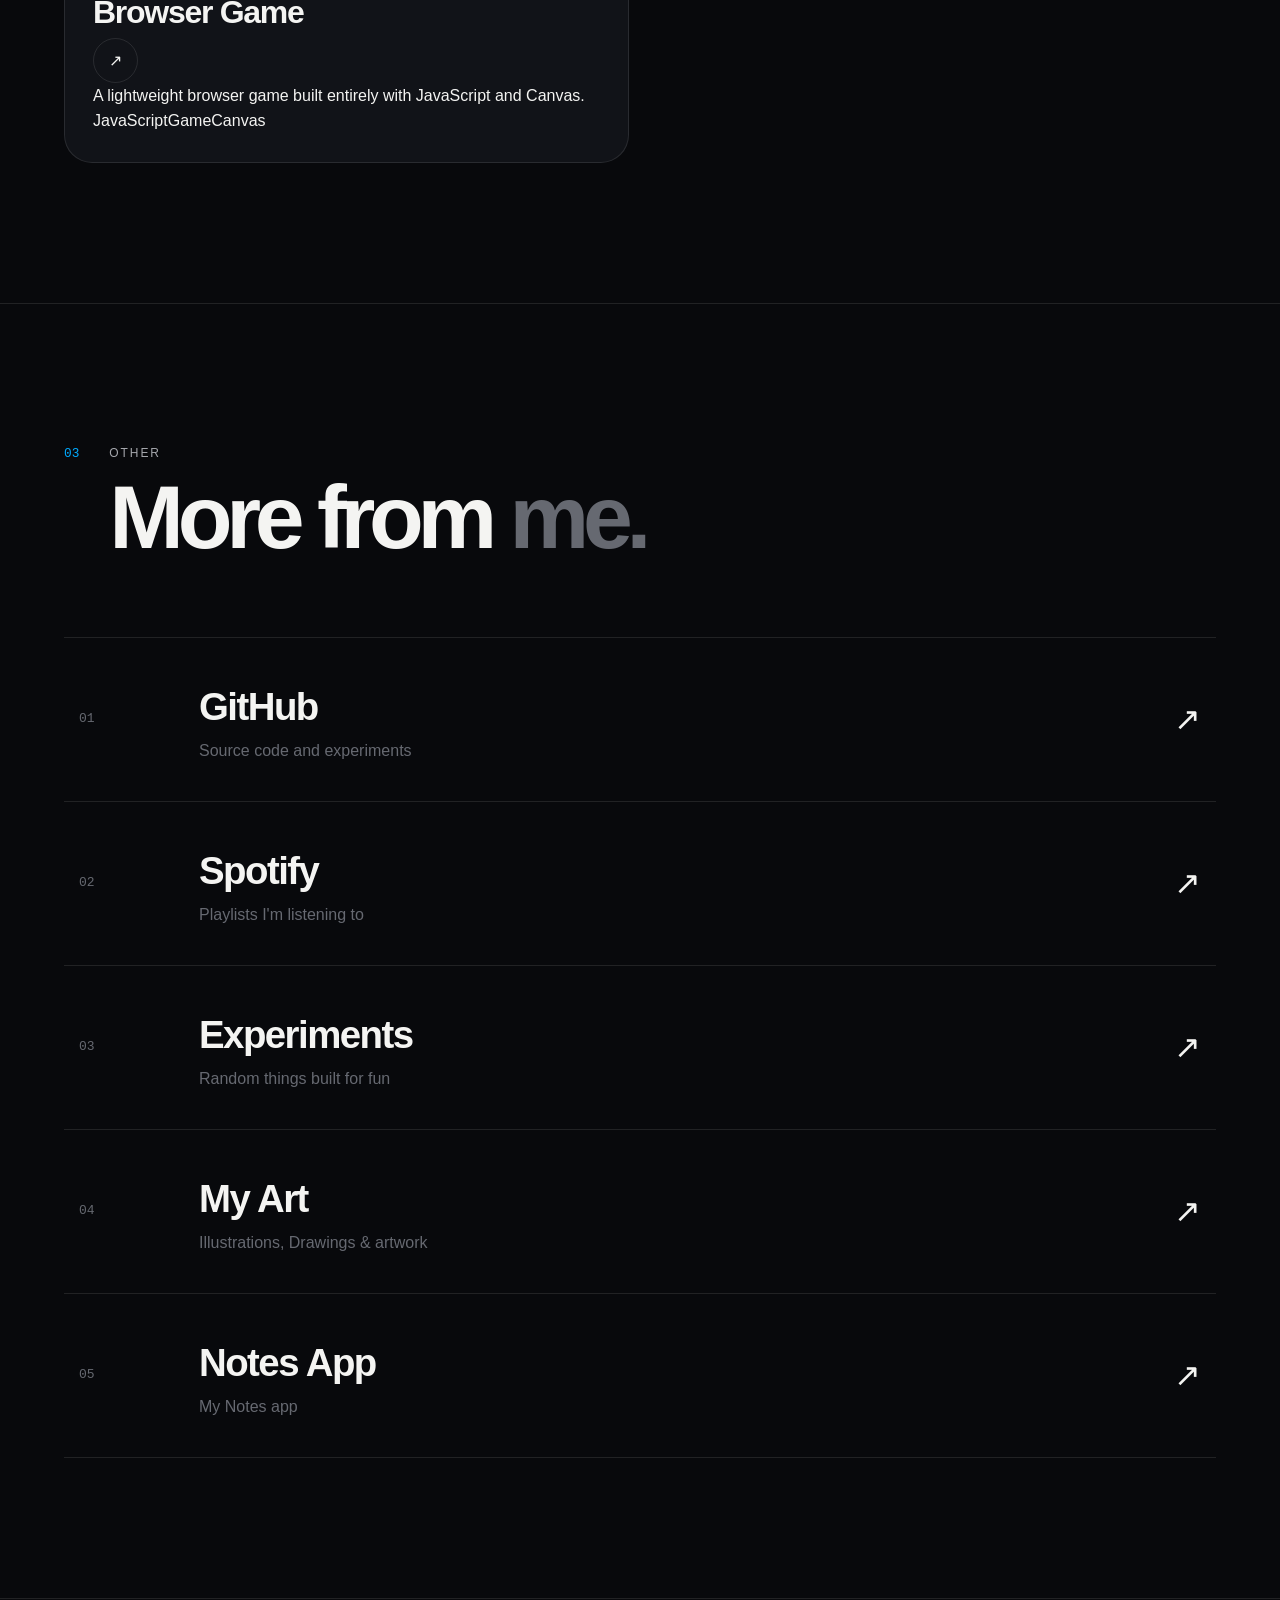
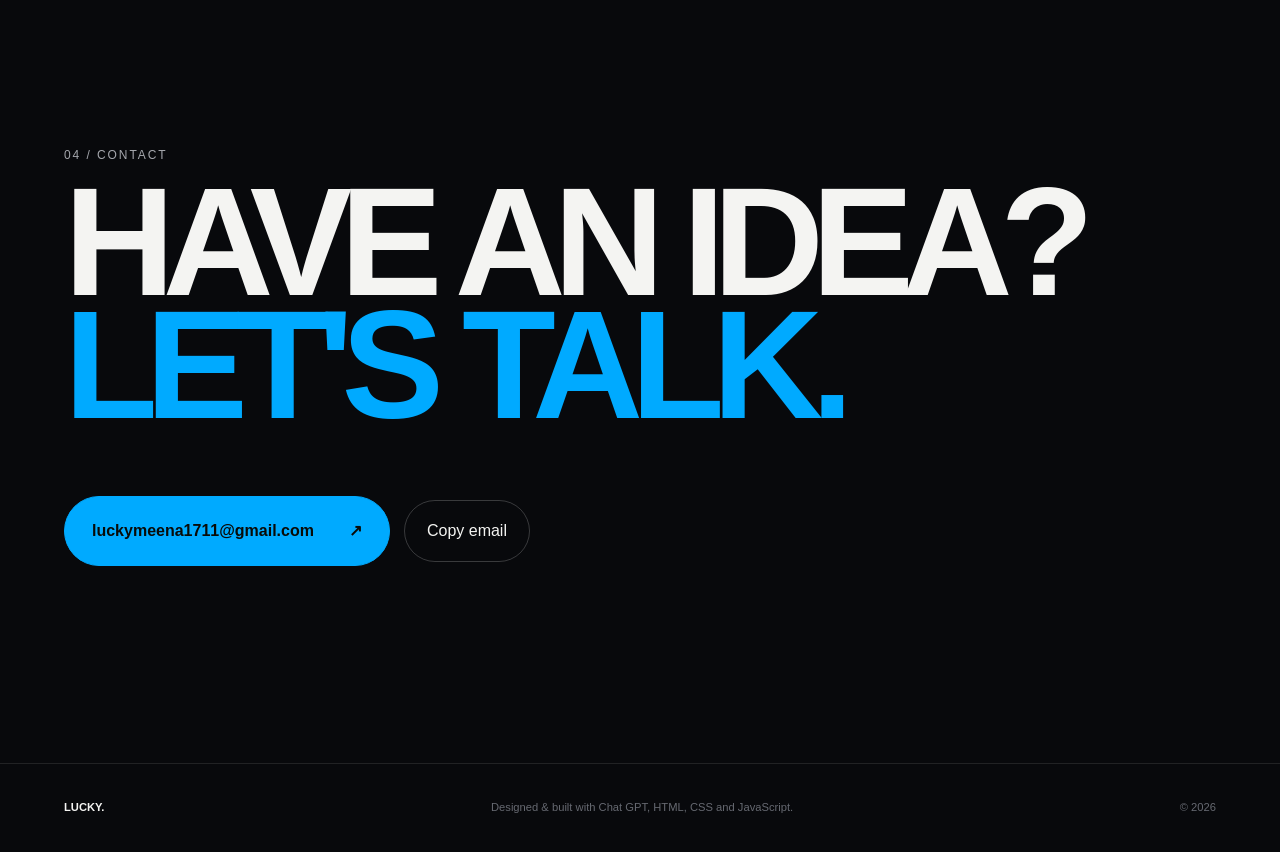
==== commit fa7b7d69: "Update index.html" ====
--- a/index.html
+++ b/index.html
@@ -352,8 +352,8 @@
                     <span class="misc-number">05</span>
 
                     <div>
-                        <h3>Notes/Recipies</h3>
-                        <p>All my food recipies and Notes app</p>
+                        <h3>Notes App</h3>
+                        <p>My Notes app</p>
                     </div>
 
                     <span class="arrow">↗</span>
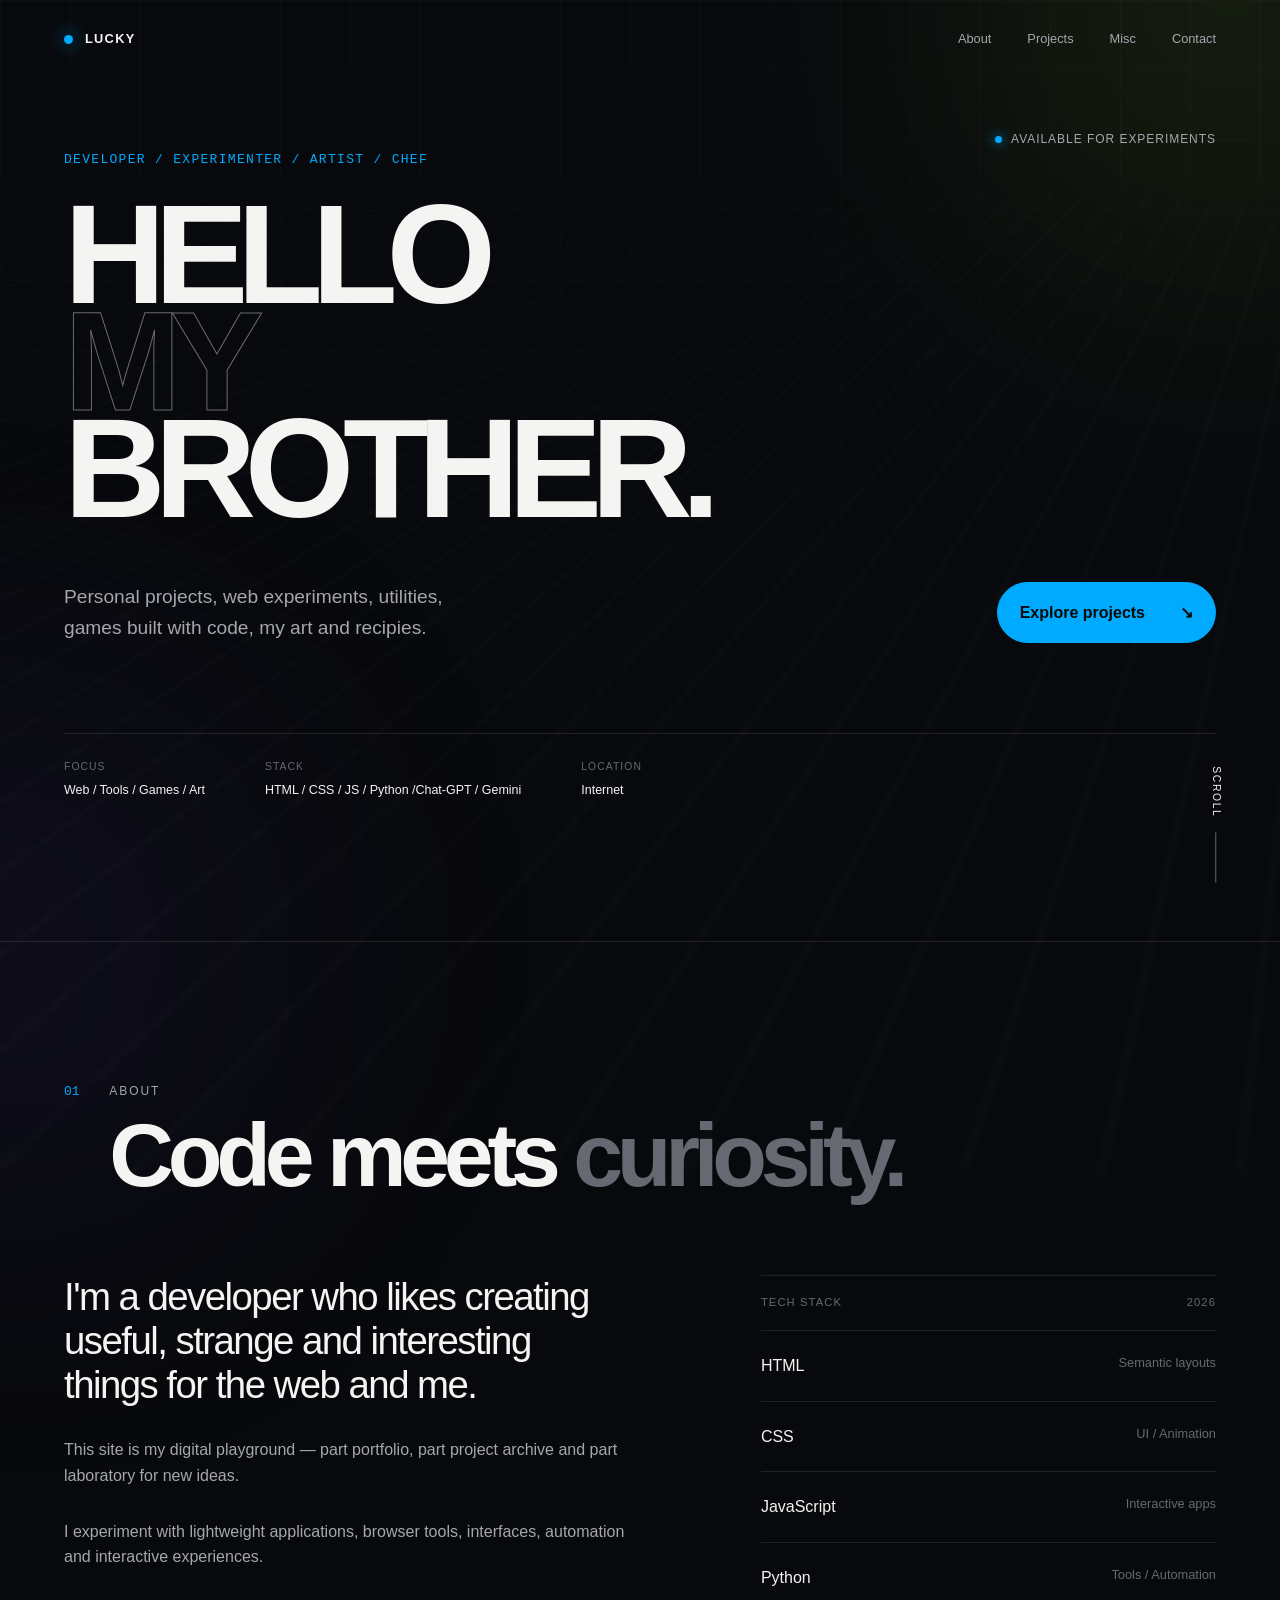
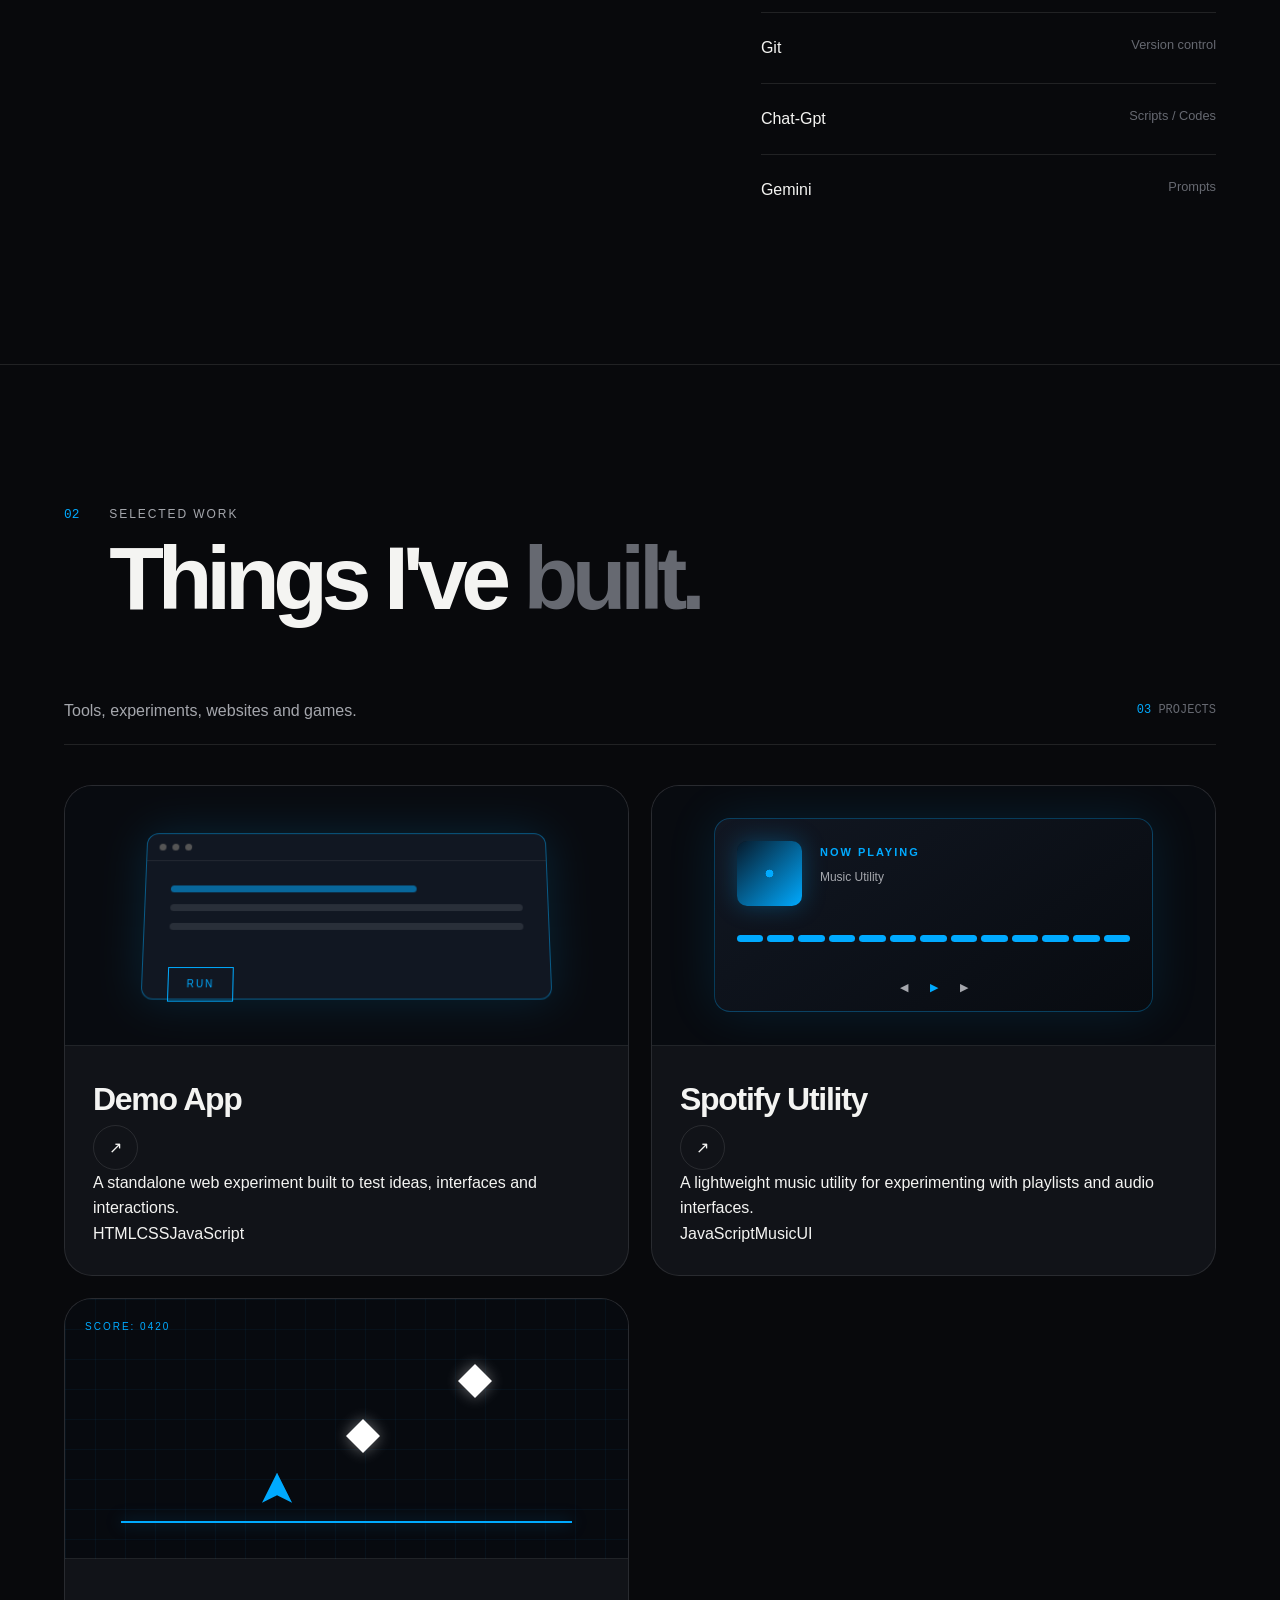
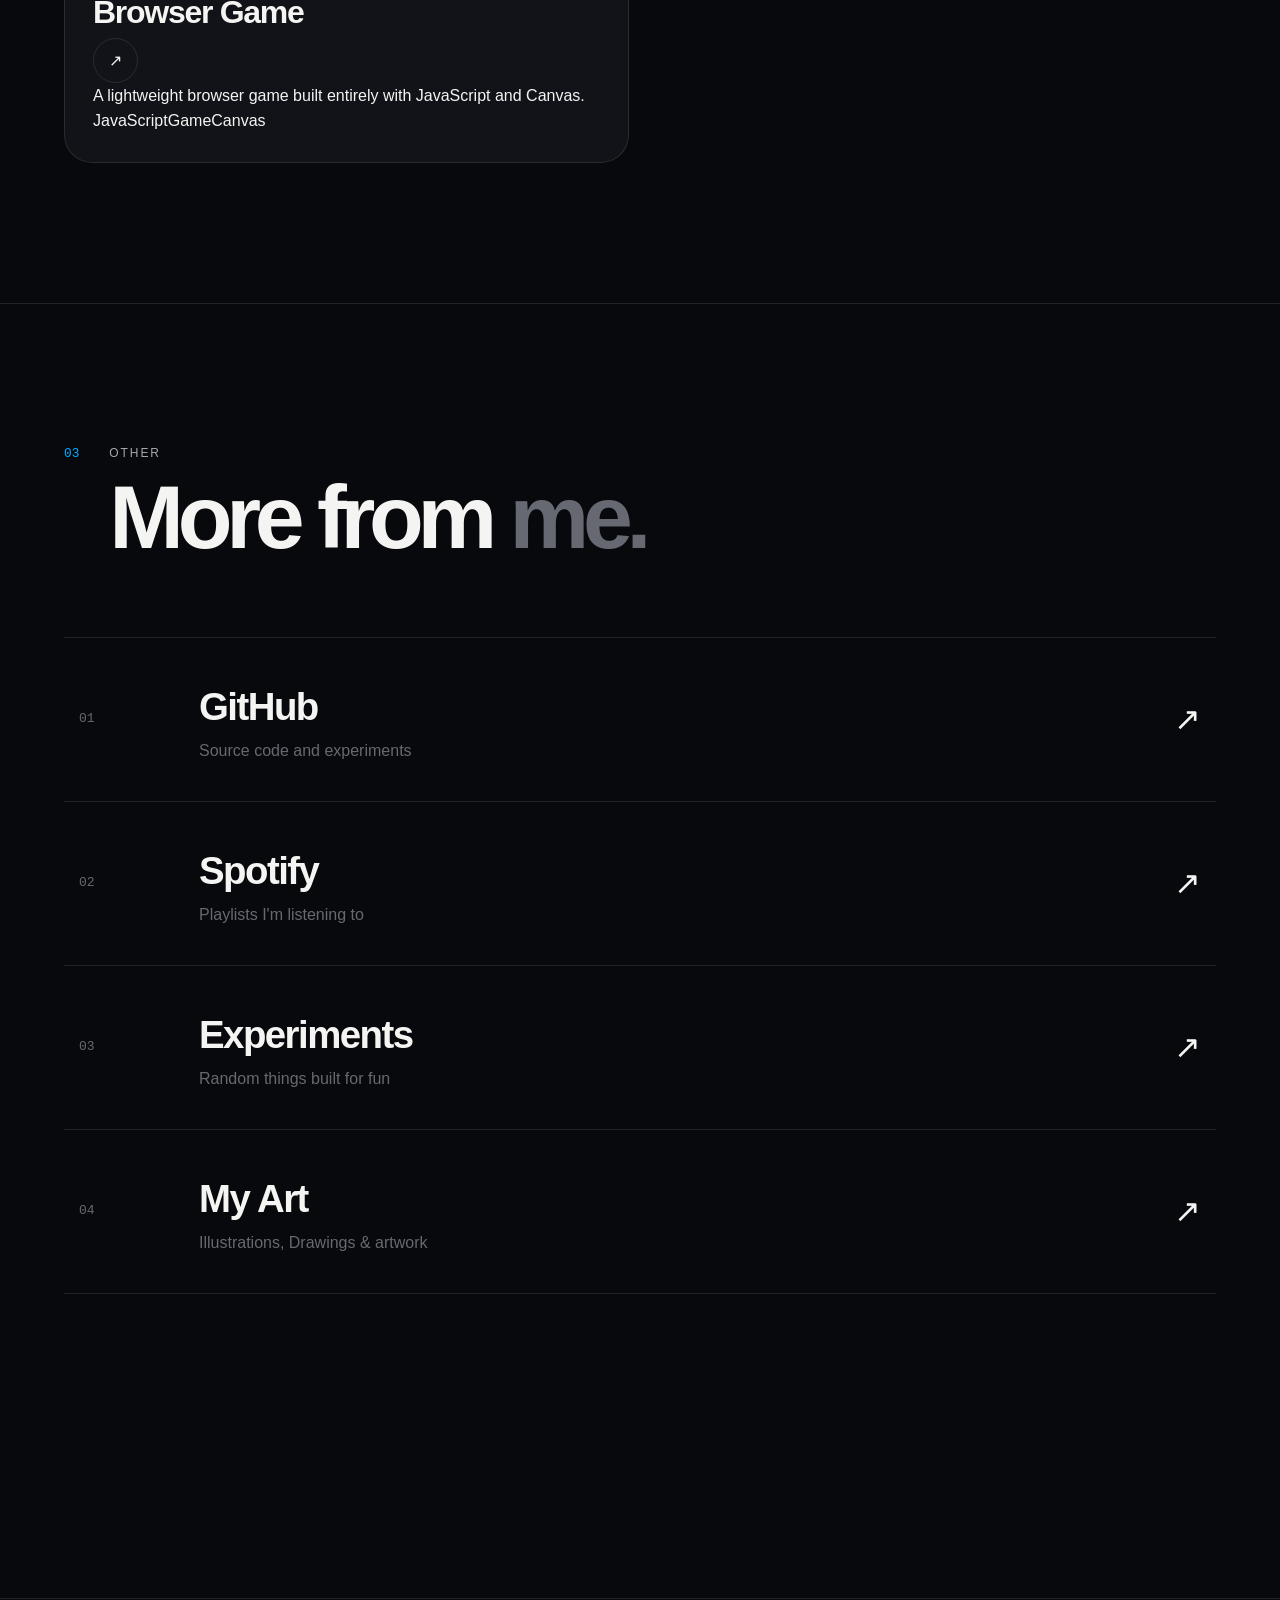
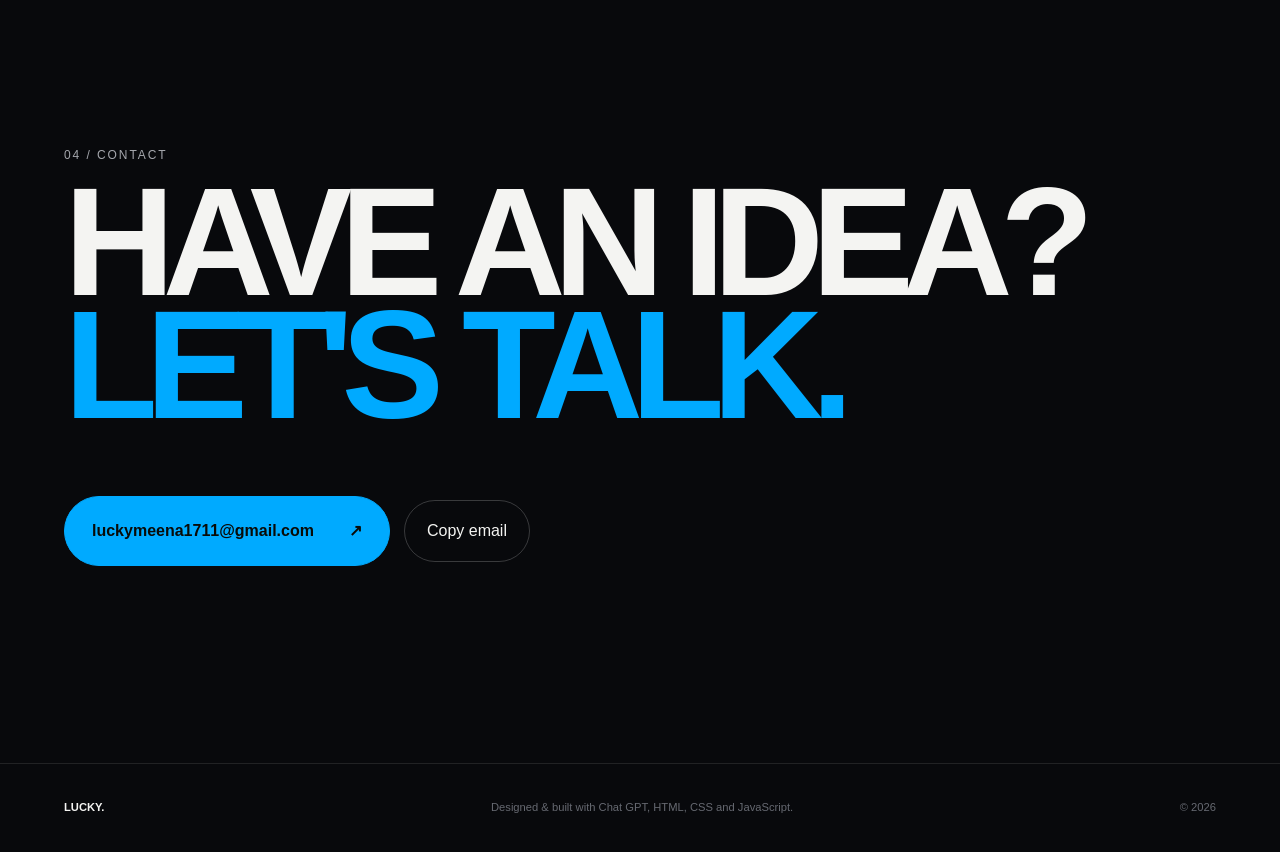
==== commit 8c4deb2f: "Update index.html" ====
--- a/index.html
+++ b/index.html
@@ -72,9 +72,9 @@
                 </p>
 
                 <h1 class="hero-title reveal">
-                    I BUILD
-                    <span>THINGS</span>
-                    FOR THE WEB.
+                    HELLO 
+                    <span>MY</span>
+                    BROTHER.
                 </h1>
 
                 <div class="hero-bottom reveal">
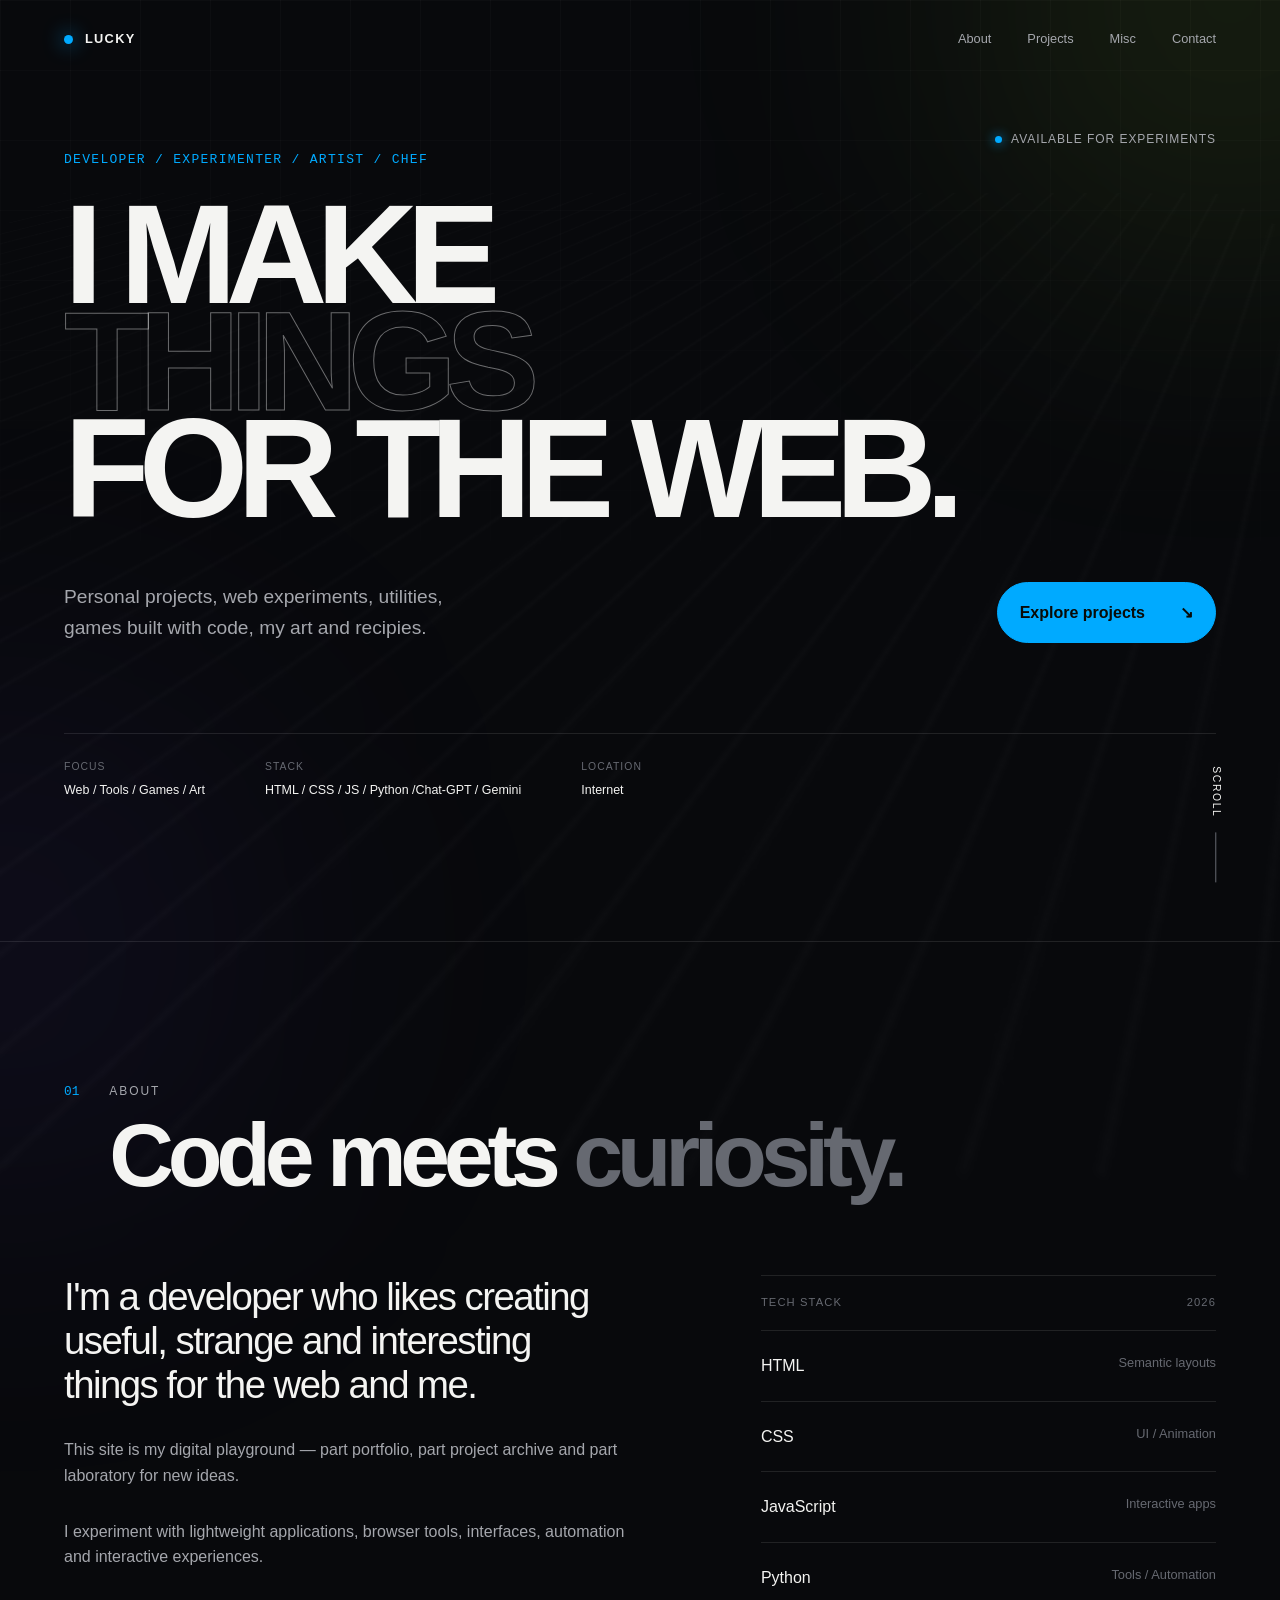
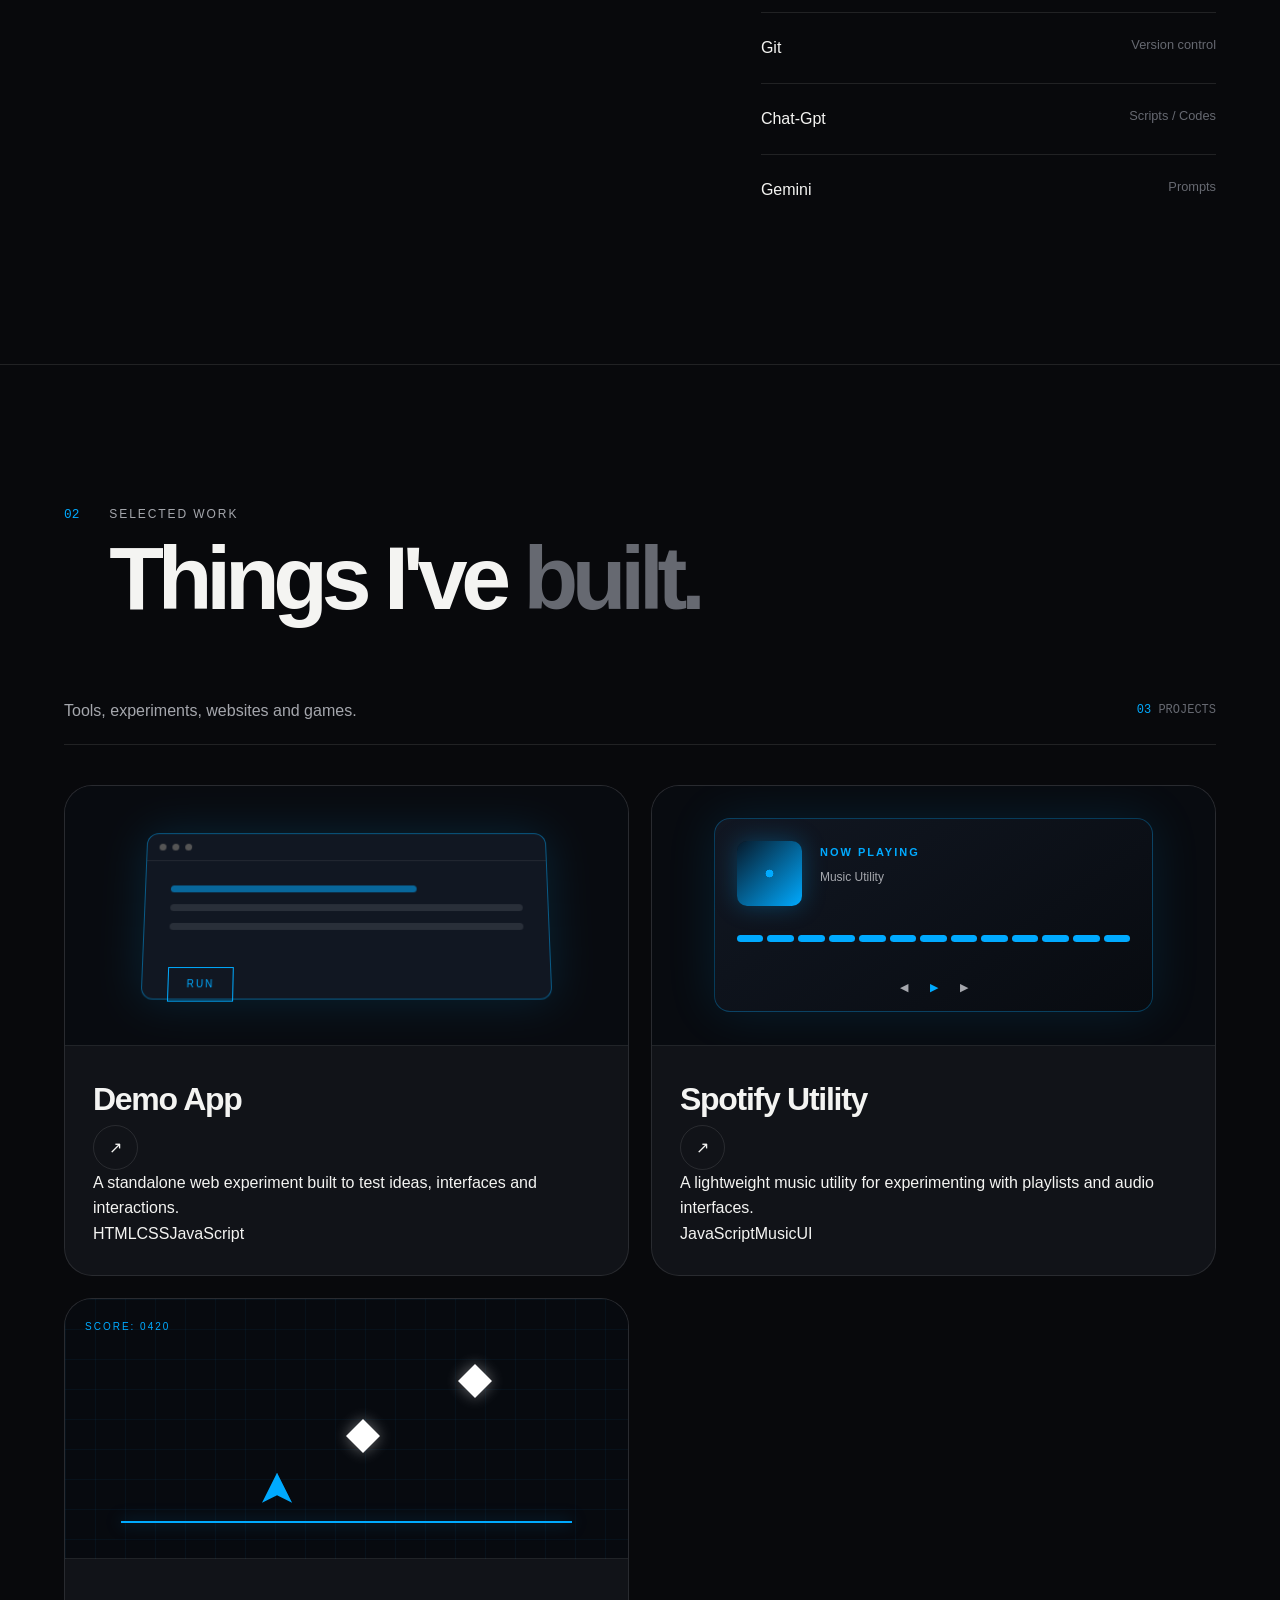
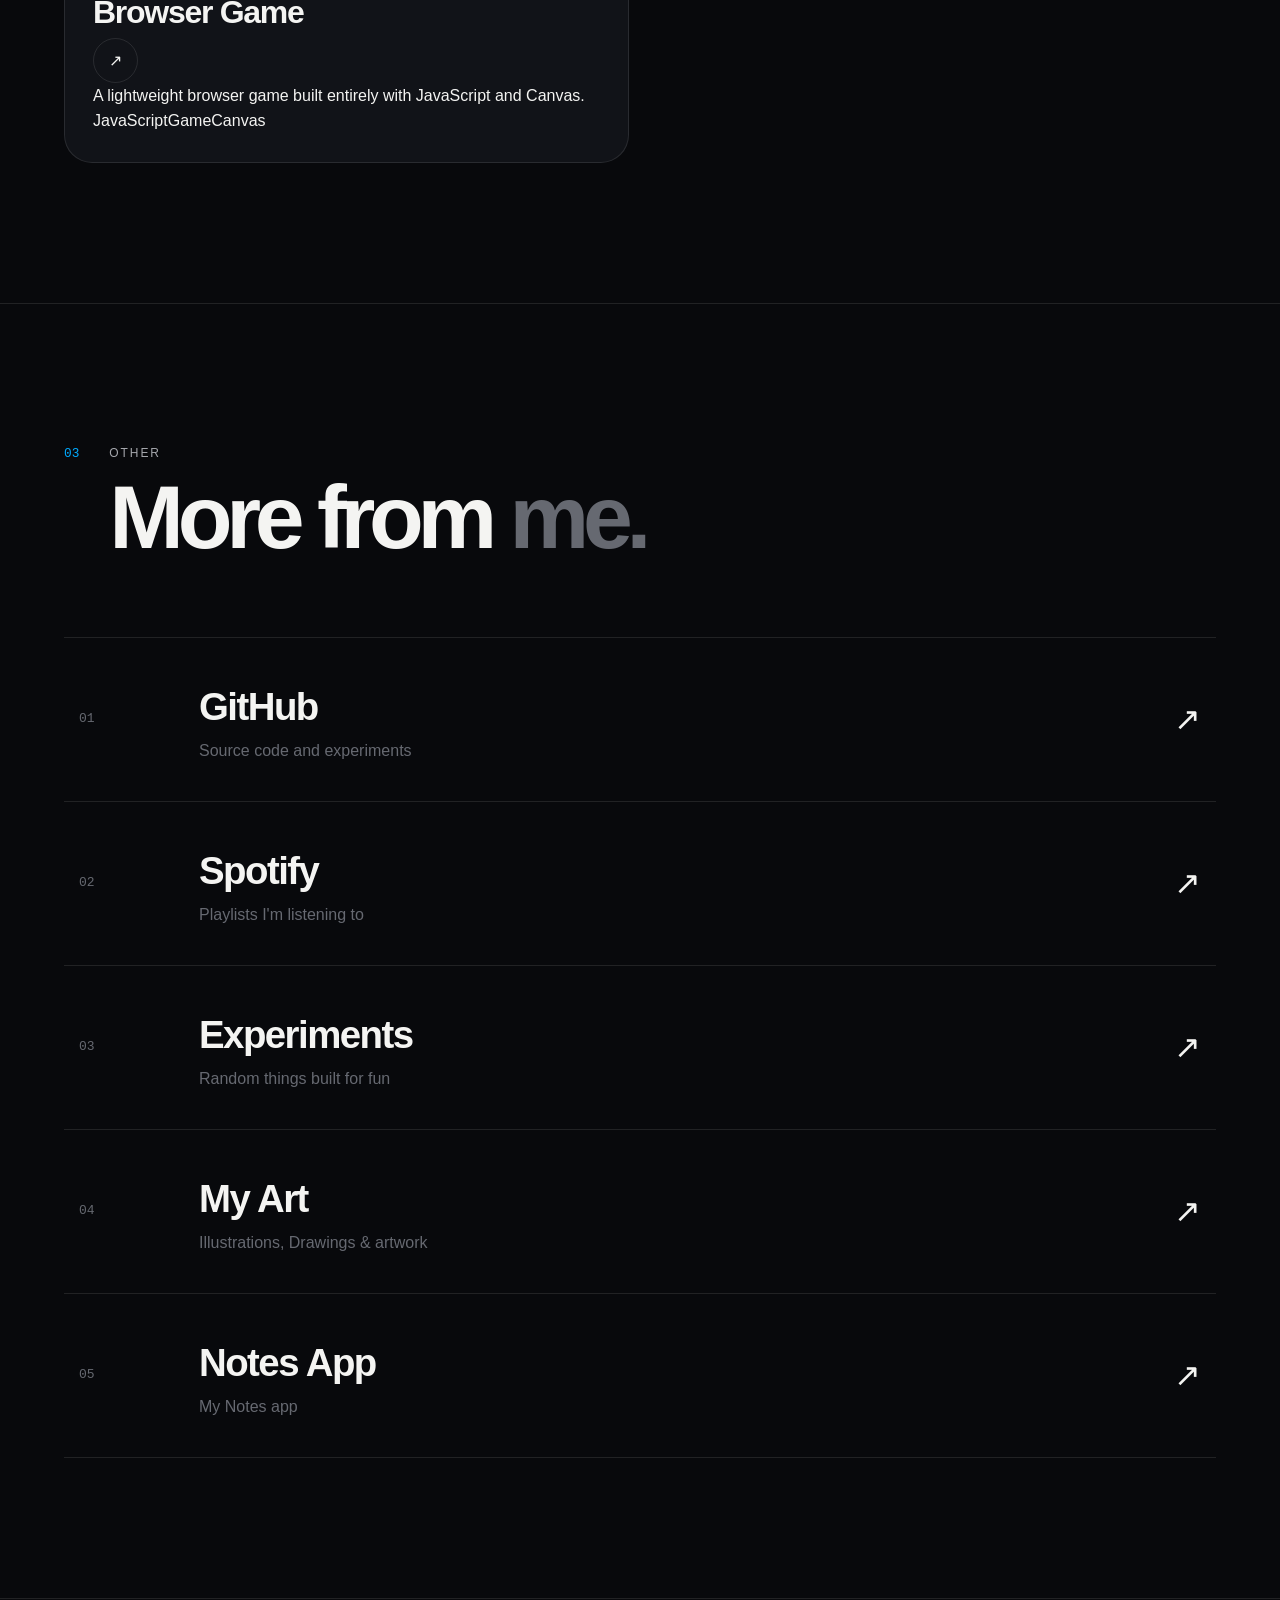
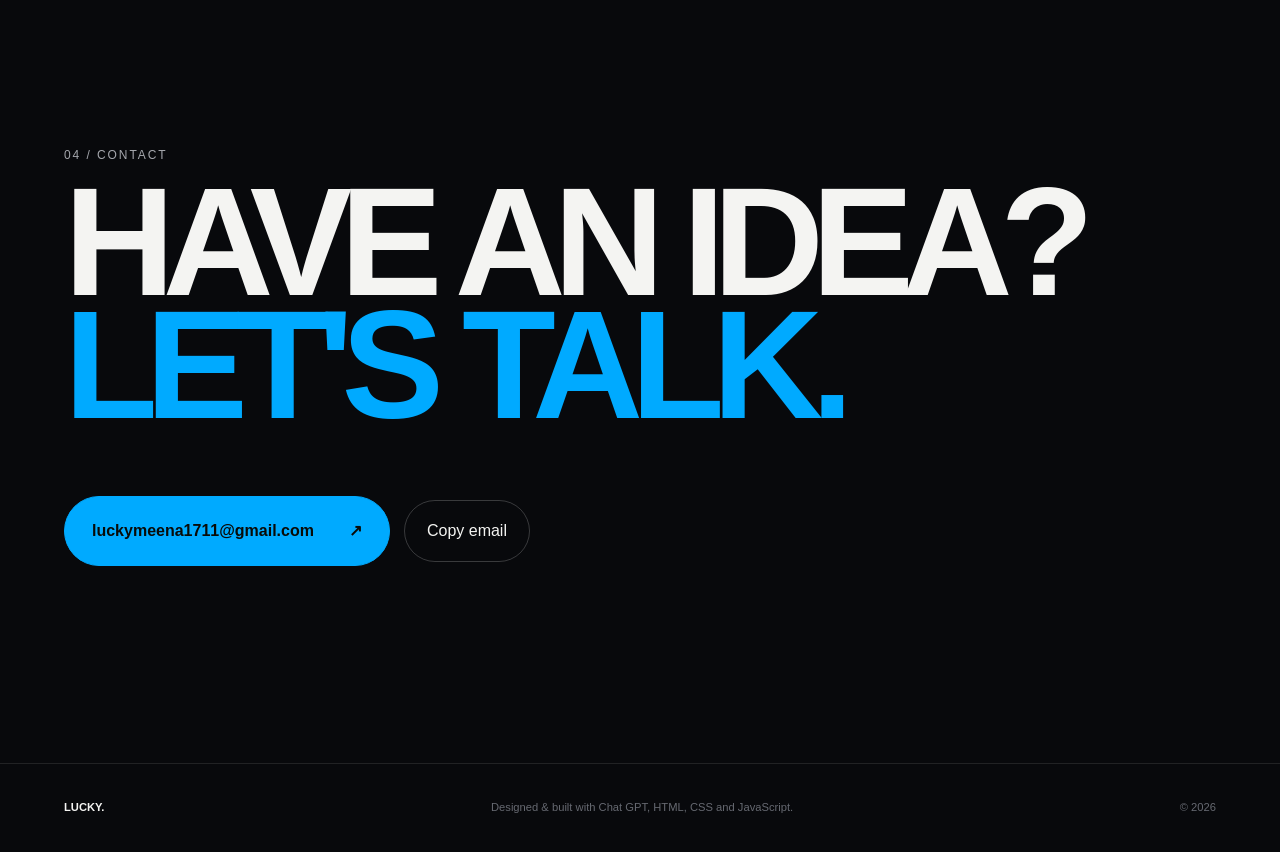
==== commit d4812ca5: "Update index.html" ====
--- a/index.html
+++ b/index.html
@@ -72,9 +72,9 @@
                 </p>
 
                 <h1 class="hero-title reveal">
-                    HELLO 
-                    <span>MY</span>
-                    BROTHER.
+                    I MAKE 
+                    <span>THINGS</span>
+                    FOR THE WEB.
                 </h1>
 
                 <div class="hero-bottom reveal">
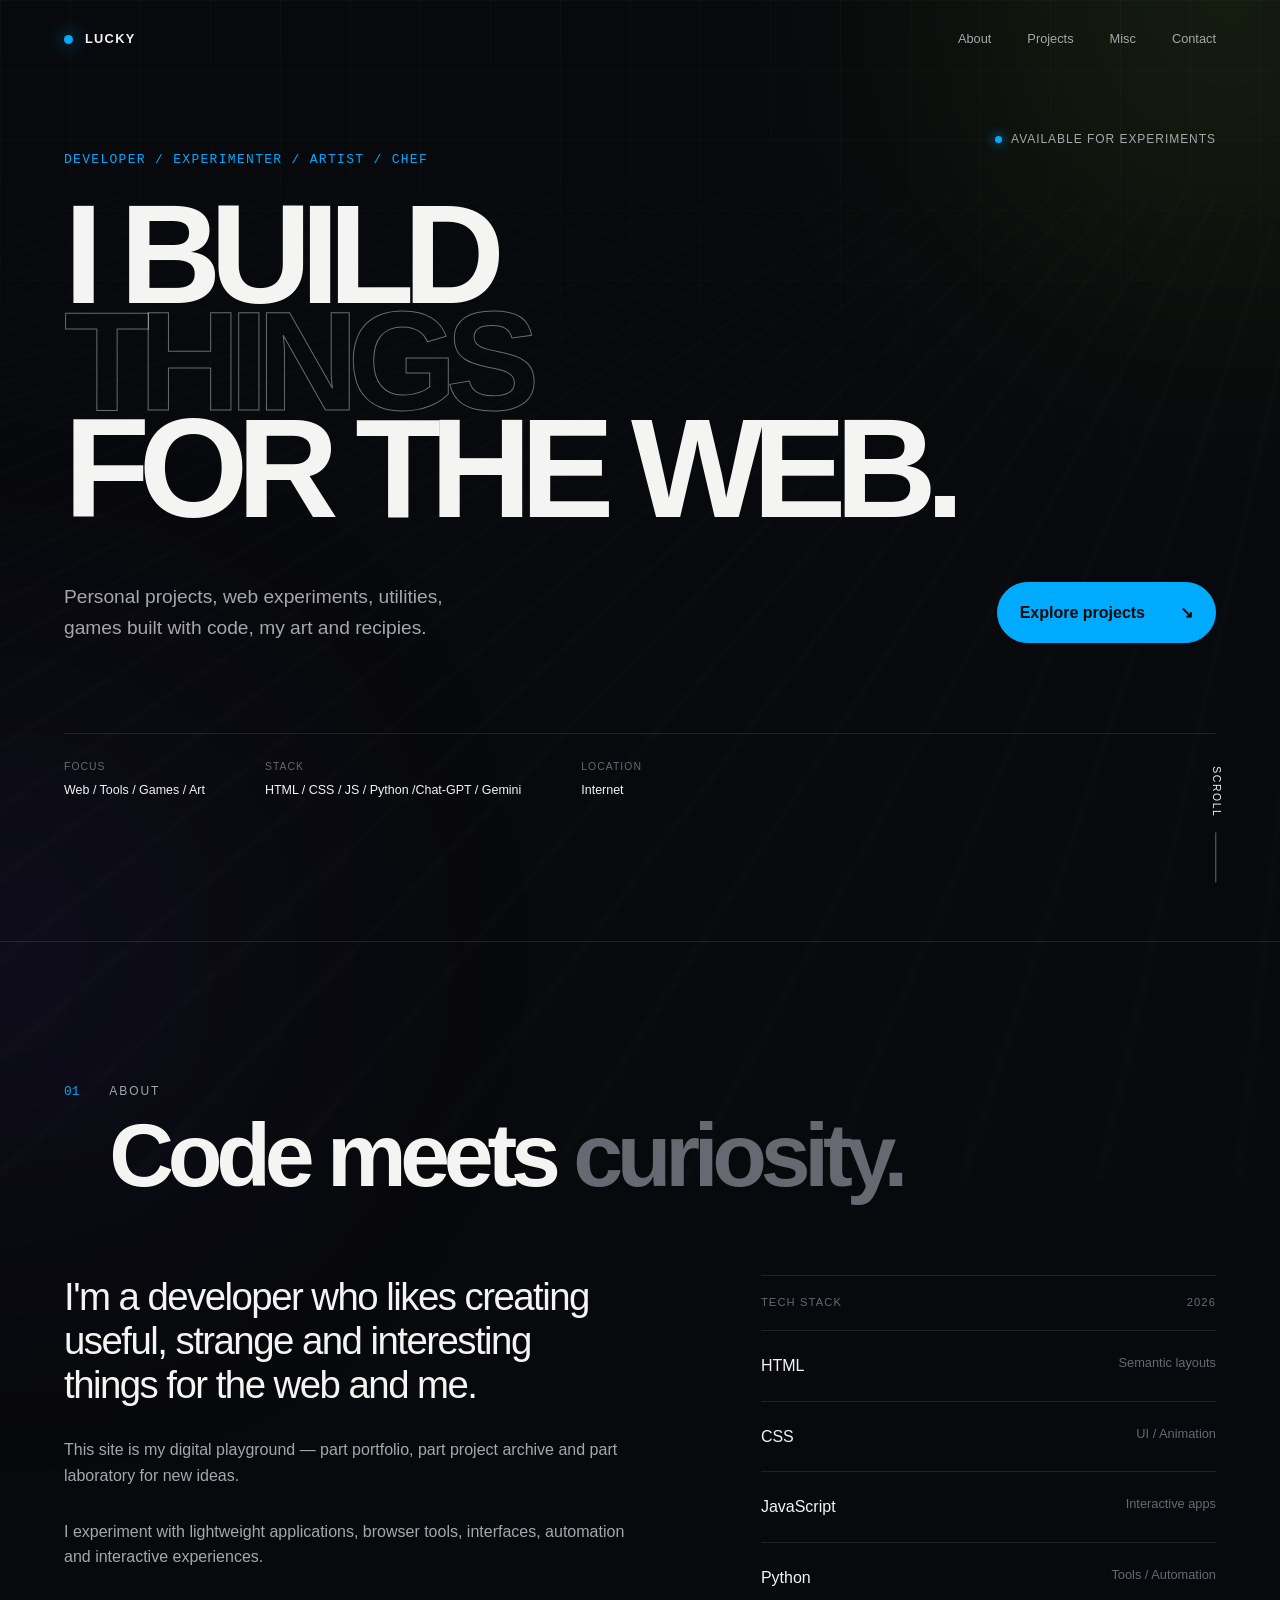
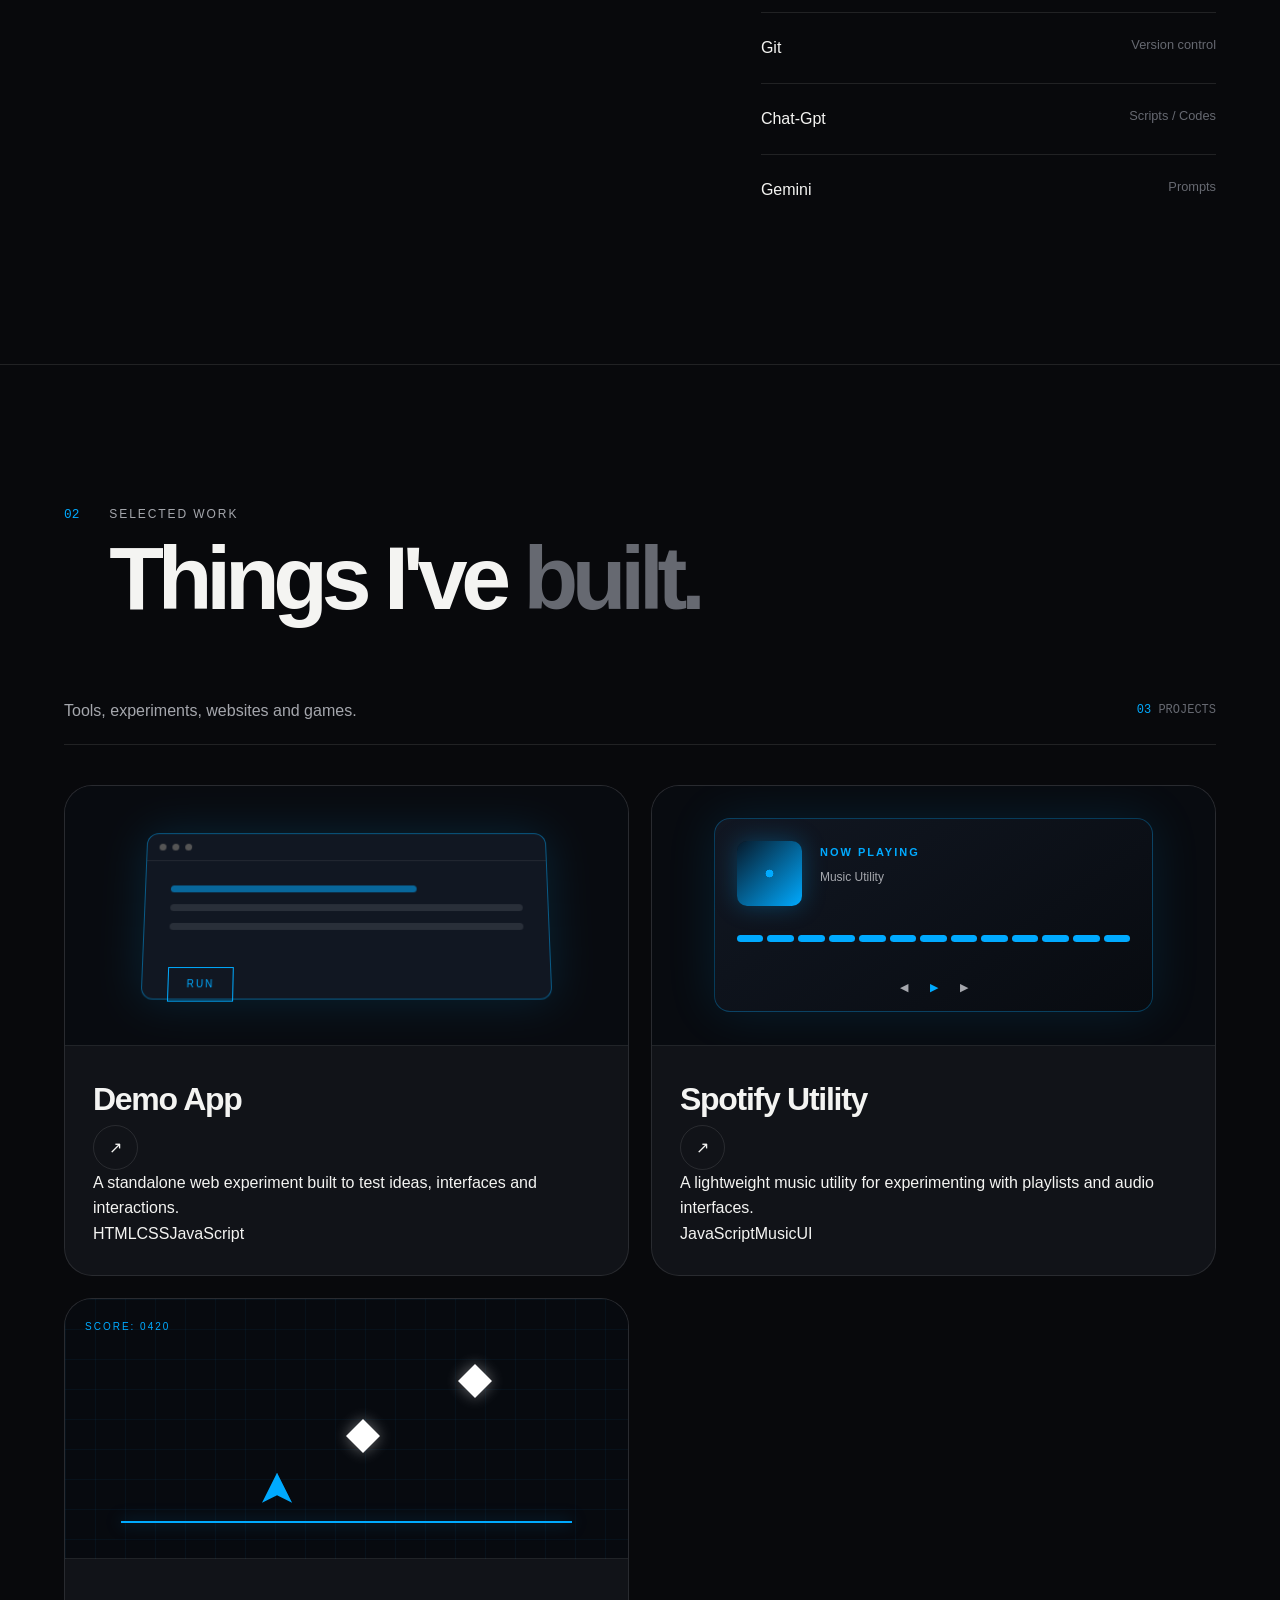
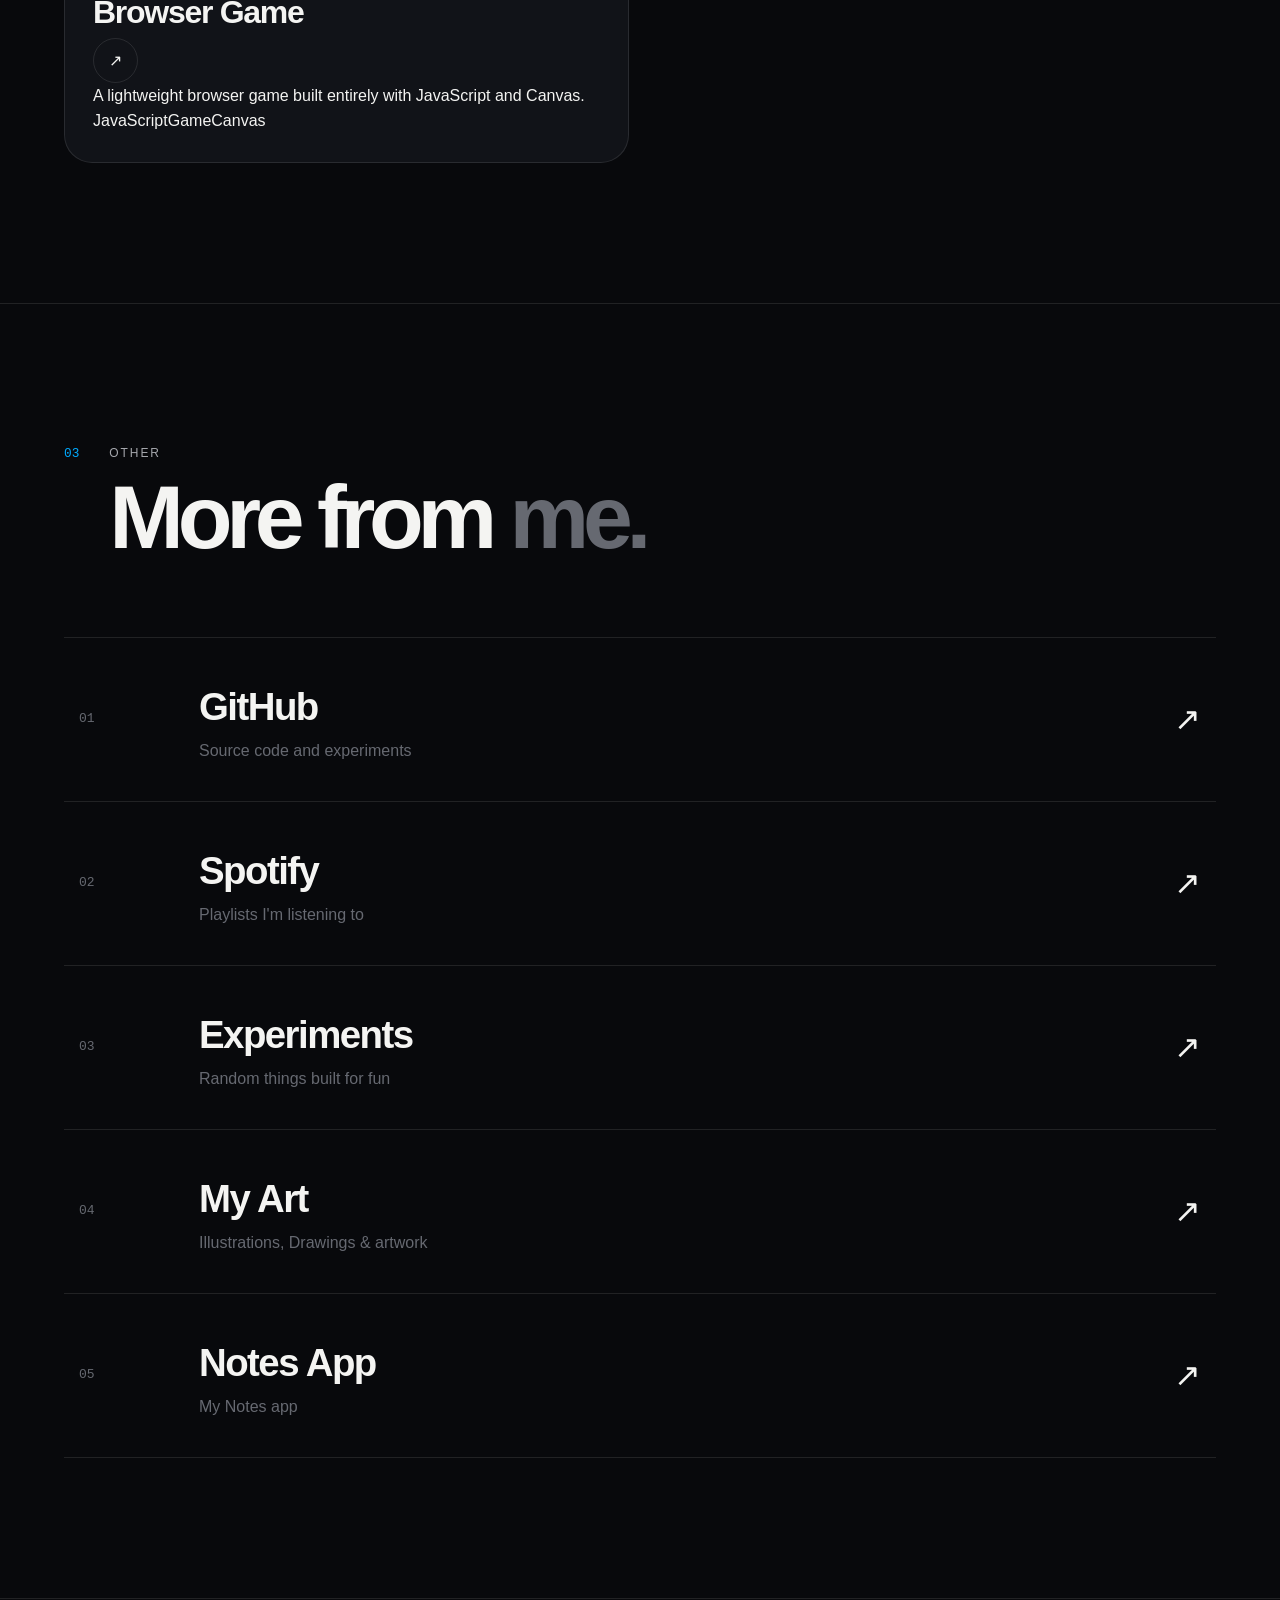
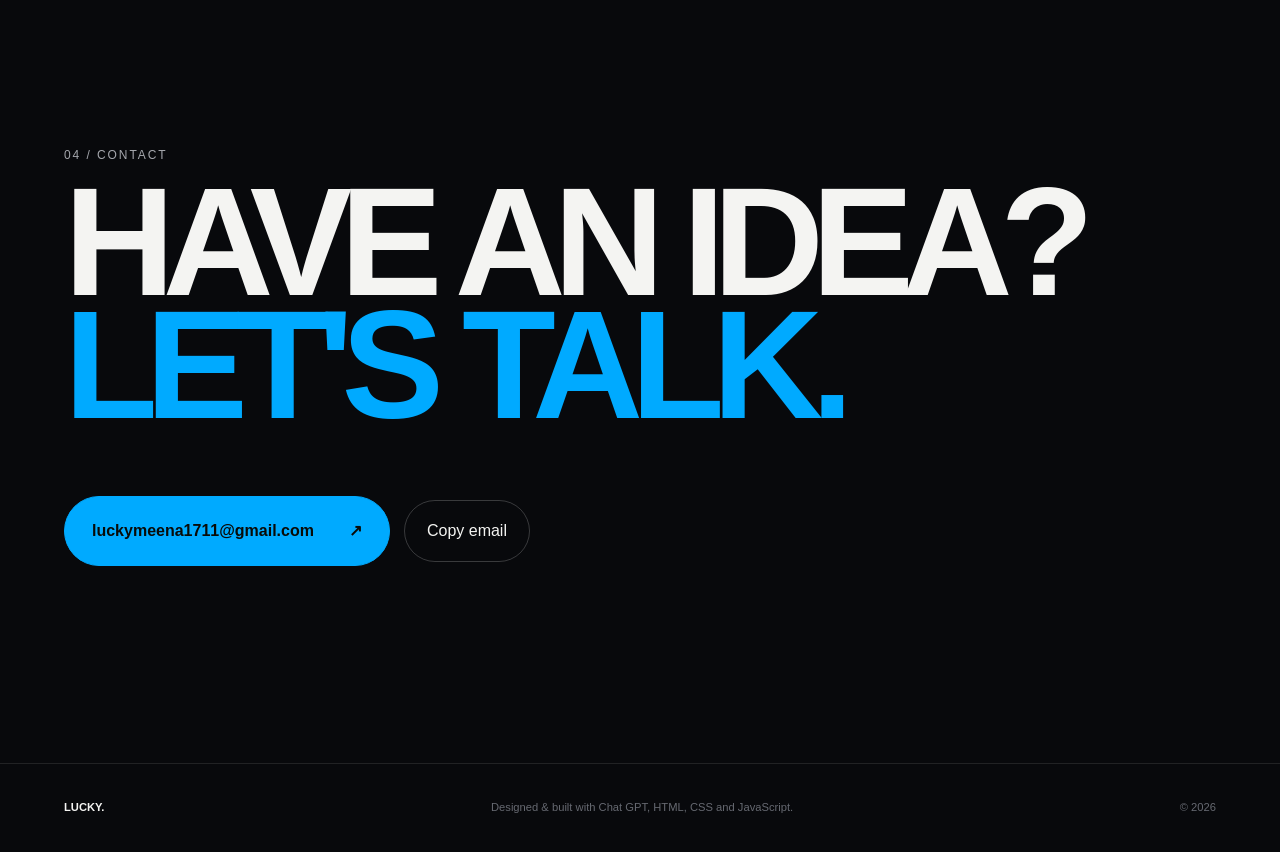
==== commit 0270140e: "Update index.html" ====
--- a/index.html
+++ b/index.html
@@ -72,7 +72,7 @@
                 </p>
 
                 <h1 class="hero-title reveal">
-                    I MAKE 
+                    I BUILD 
                     <span>THINGS</span>
                     FOR THE WEB.
                 </h1>
